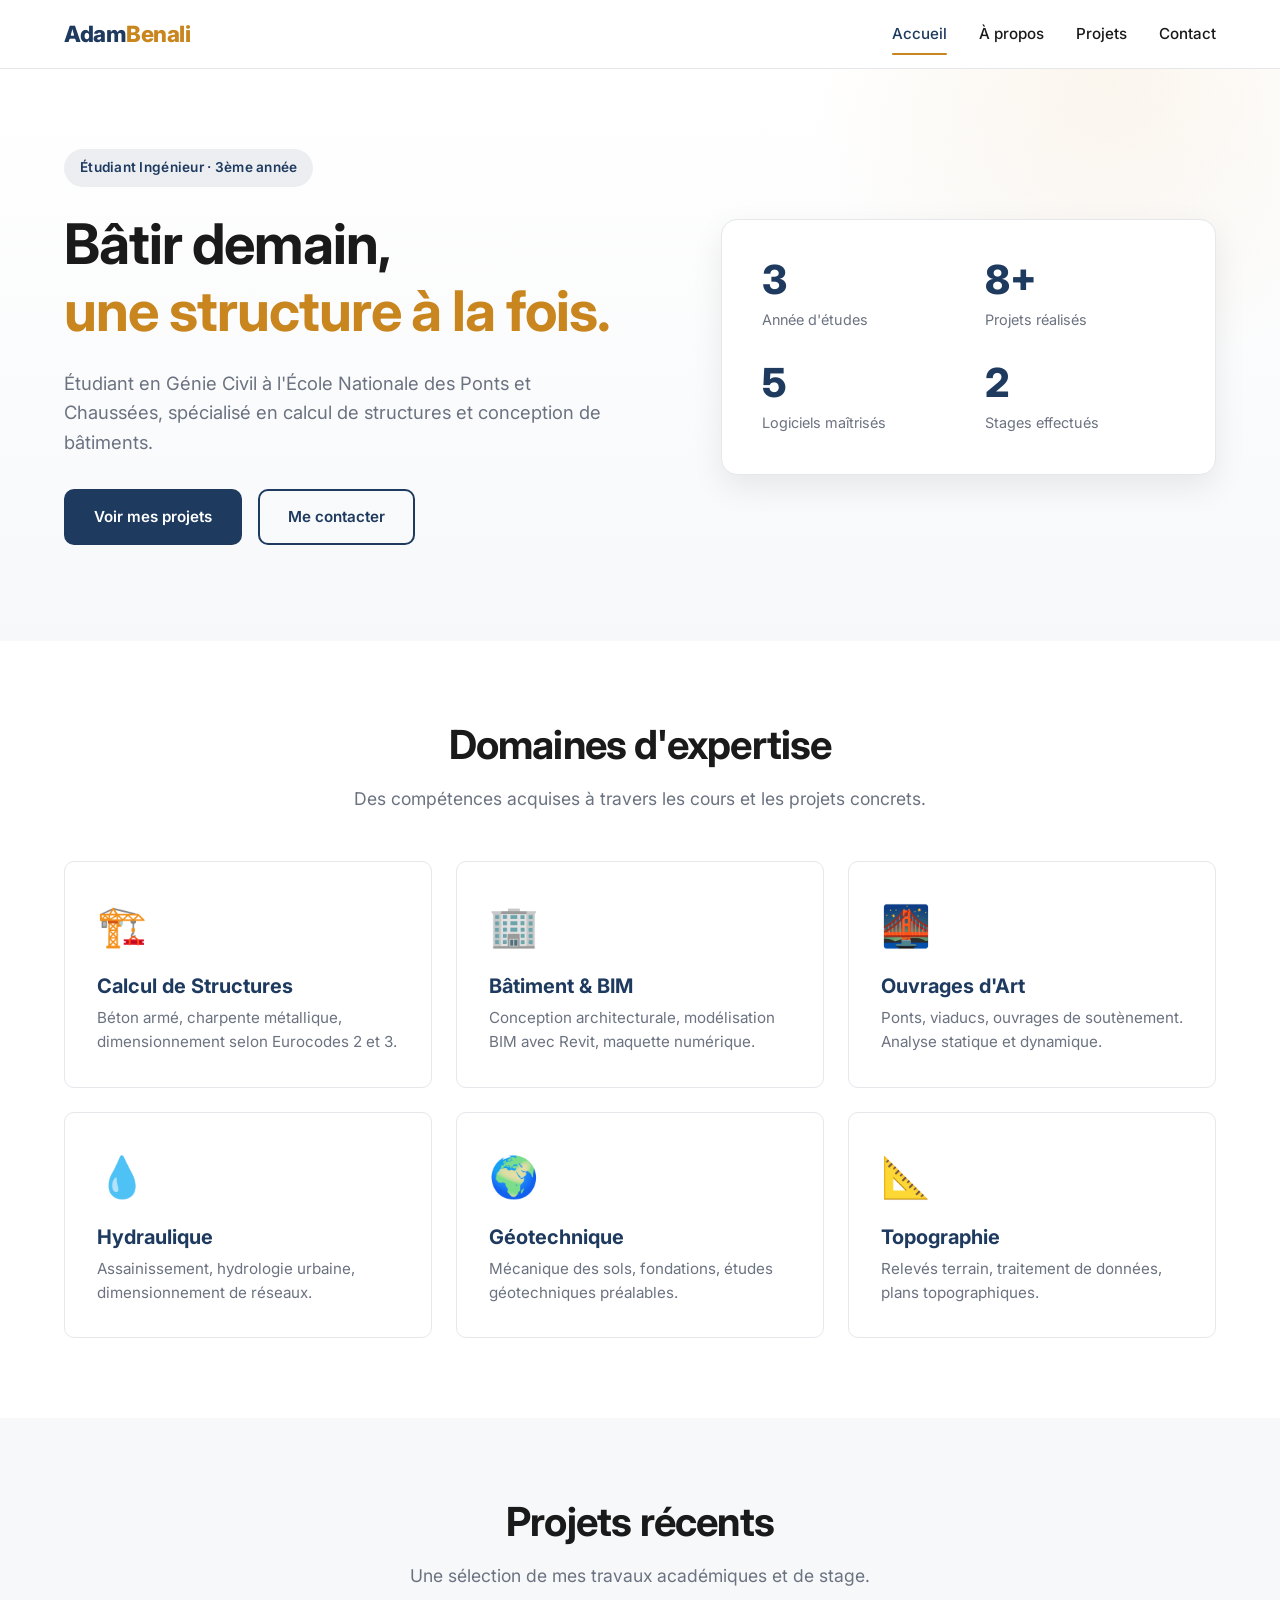
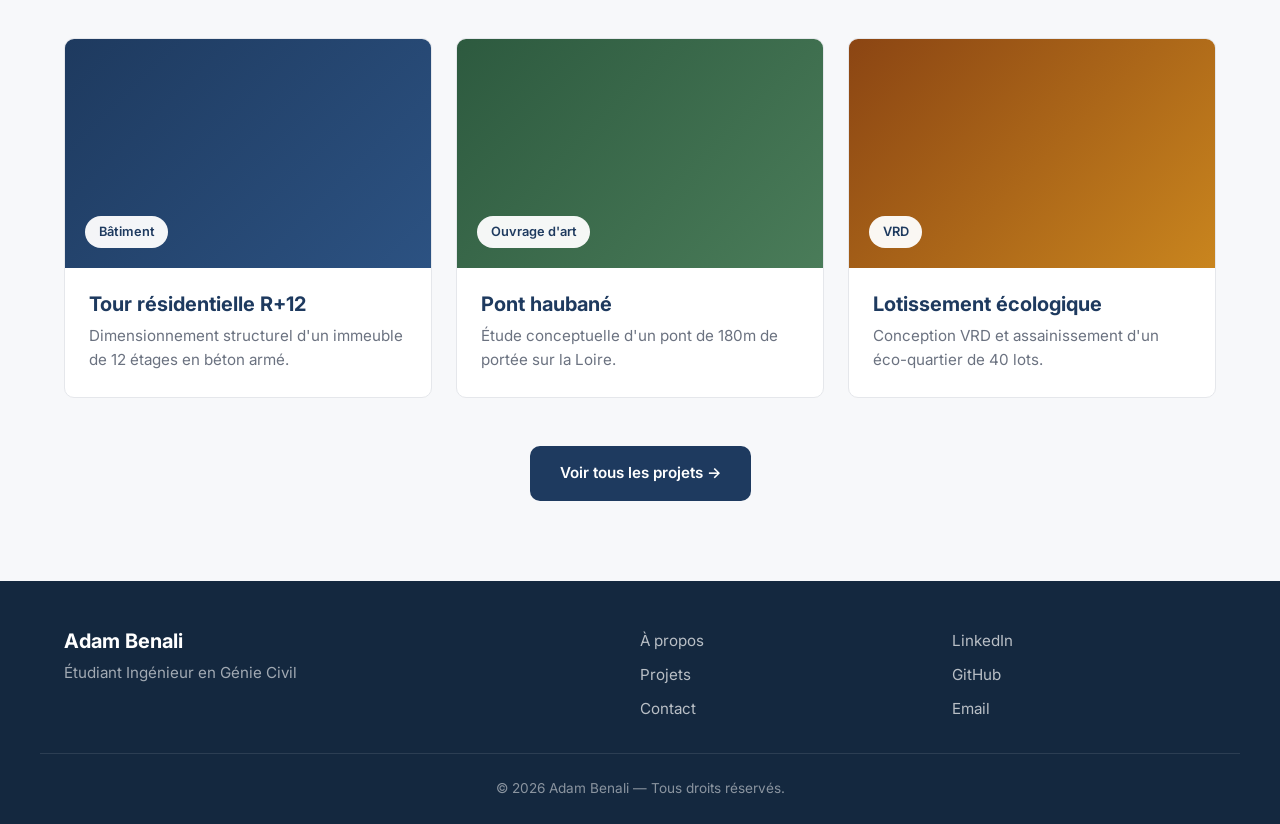
==== index.html @ 6bdb6b15 "Initial commit: portfolio Génie Civil (étudiant ingénieur 3e année) - 4 pages : Accueil, À propos, P" ====
<!DOCTYPE html>
<html lang="fr">
<head>
    <meta charset="UTF-8">
    <meta name="viewport" content="width=device-width, initial-scale=1.0">
    <meta name="description" content="Adam Benali - Étudiant ingénieur en Génie Civil, 3ème année. Portfolio de projets en structures, bâtiment et ouvrages d'art.">
    <title>Adam Benali — Étudiant Ingénieur Génie Civil</title>
    <link rel="stylesheet" href="css/style.css">
    <link rel="preconnect" href="https://fonts.googleapis.com">
    <link rel="preconnect" href="https://fonts.gstatic.com" crossorigin>
    <link href="https://fonts.googleapis.com/css2?family=Inter:wght@300;400;500;600;700;800&display=swap" rel="stylesheet">
</head>
<body>
    <nav class="navbar">
        <div class="container nav-container">
            <a href="index.html" class="logo">Adam<span>Benali</span></a>
            <button class="nav-toggle" aria-label="Menu">
                <span></span><span></span><span></span>
            </button>
            <ul class="nav-links">
                <li><a href="index.html" class="active">Accueil</a></li>
                <li><a href="about.html">À propos</a></li>
                <li><a href="projects.html">Projets</a></li>
                <li><a href="contact.html">Contact</a></li>
            </ul>
        </div>
    </nav>

    <section class="hero">
        <div class="container hero-container">
            <div class="hero-text">
                <span class="hero-tag">Étudiant Ingénieur · 3ème année</span>
                <h1>Bâtir demain,<br><span class="accent">une structure à la fois.</span></h1>
                <p class="hero-subtitle">
                    Étudiant en Génie Civil à l'École Nationale des Ponts et Chaussées,
                    spécialisé en calcul de structures et conception de bâtiments.
                </p>
                <div class="hero-cta">
                    <a href="projects.html" class="btn btn-primary">Voir mes projets</a>
                    <a href="contact.html" class="btn btn-outline">Me contacter</a>
                </div>
            </div>
            <div class="hero-visual">
                <div class="hero-card">
                    <div class="hero-card-grid">
                        <div class="stat">
                            <span class="stat-num">3</span>
                            <span class="stat-label">Année d'études</span>
                        </div>
                        <div class="stat">
                            <span class="stat-num">8+</span>
                            <span class="stat-label">Projets réalisés</span>
                        </div>
                        <div class="stat">
                            <span class="stat-num">5</span>
                            <span class="stat-label">Logiciels maîtrisés</span>
                        </div>
                        <div class="stat">
                            <span class="stat-num">2</span>
                            <span class="stat-label">Stages effectués</span>
                        </div>
                    </div>
                </div>
            </div>
        </div>
    </section>

    <section class="section">
        <div class="container">
            <div class="section-header">
                <h2>Domaines d'expertise</h2>
                <p>Des compétences acquises à travers les cours et les projets concrets.</p>
            </div>
            <div class="grid-3">
                <div class="card">
                    <div class="card-icon">🏗️</div>
                    <h3>Calcul de Structures</h3>
                    <p>Béton armé, charpente métallique, dimensionnement selon Eurocodes 2 et 3.</p>
                </div>
                <div class="card">
                    <div class="card-icon">🏢</div>
                    <h3>Bâtiment & BIM</h3>
                    <p>Conception architecturale, modélisation BIM avec Revit, maquette numérique.</p>
                </div>
                <div class="card">
                    <div class="card-icon">🌉</div>
                    <h3>Ouvrages d'Art</h3>
                    <p>Ponts, viaducs, ouvrages de soutènement. Analyse statique et dynamique.</p>
                </div>
                <div class="card">
                    <div class="card-icon">💧</div>
                    <h3>Hydraulique</h3>
                    <p>Assainissement, hydrologie urbaine, dimensionnement de réseaux.</p>
                </div>
                <div class="card">
                    <div class="card-icon">🌍</div>
                    <h3>Géotechnique</h3>
                    <p>Mécanique des sols, fondations, études géotechniques préalables.</p>
                </div>
                <div class="card">
                    <div class="card-icon">📐</div>
                    <h3>Topographie</h3>
                    <p>Relevés terrain, traitement de données, plans topographiques.</p>
                </div>
            </div>
        </div>
    </section>

    <section class="section section-alt">
        <div class="container">
            <div class="section-header">
                <h2>Projets récents</h2>
                <p>Une sélection de mes travaux académiques et de stage.</p>
            </div>
            <div class="grid-3">
                <a href="projects.html" class="project-preview">
                    <div class="project-image" style="background: linear-gradient(135deg, #1e3a5f, #2c5282);">
                        <span class="project-tag">Bâtiment</span>
                    </div>
                    <div class="project-info">
                        <h3>Tour résidentielle R+12</h3>
                        <p>Dimensionnement structurel d'un immeuble de 12 étages en béton armé.</p>
                    </div>
                </a>
                <a href="projects.html" class="project-preview">
                    <div class="project-image" style="background: linear-gradient(135deg, #2d5a3f, #4a7c59);">
                        <span class="project-tag">Ouvrage d'art</span>
                    </div>
                    <div class="project-info">
                        <h3>Pont haubané</h3>
                        <p>Étude conceptuelle d'un pont de 180m de portée sur la Loire.</p>
                    </div>
                </a>
                <a href="projects.html" class="project-preview">
                    <div class="project-image" style="background: linear-gradient(135deg, #8b4513, #c9851e);">
                        <span class="project-tag">VRD</span>
                    </div>
                    <div class="project-info">
                        <h3>Lotissement écologique</h3>
                        <p>Conception VRD et assainissement d'un éco-quartier de 40 lots.</p>
                    </div>
                </a>
            </div>
            <div class="section-cta">
                <a href="projects.html" class="btn btn-primary">Voir tous les projets →</a>
            </div>
        </div>
    </section>

    <footer class="footer">
        <div class="container footer-container">
            <div class="footer-brand">
                <h3>Adam Benali</h3>
                <p>Étudiant Ingénieur en Génie Civil</p>
            </div>
            <div class="footer-links">
                <a href="about.html">À propos</a>
                <a href="projects.html">Projets</a>
                <a href="contact.html">Contact</a>
            </div>
            <div class="footer-social">
                <a href="#" aria-label="LinkedIn">LinkedIn</a>
                <a href="#" aria-label="GitHub">GitHub</a>
                <a href="mailto:adam.benali@example.com" aria-label="Email">Email</a>
            </div>
        </div>
        <div class="footer-bottom">
            <p>© 2026 Adam Benali — Tous droits réservés.</p>
        </div>
    </footer>

    <script src="js/main.js"></script>
</body>
</html>
---- css/style.css ----
/* ============================================
   Adam Benali — Portfolio Génie Civil
   Reset + Base
   ============================================ */
*, *::before, *::after {
    box-sizing: border-box;
    margin: 0;
    padding: 0;
}

:root {
    --color-primary: #1e3a5f;
    --color-primary-dark: #14283f;
    --color-accent: #c9851e;
    --color-accent-light: #e8a647;
    --color-text: #1a1a1a;
    --color-text-muted: #6b7280;
    --color-bg: #ffffff;
    --color-bg-alt: #f7f8fa;
    --color-border: #e5e7eb;
    --color-card: #ffffff;

    --shadow-sm: 0 1px 2px rgba(0,0,0,0.04);
    --shadow-md: 0 4px 12px rgba(0,0,0,0.06);
    --shadow-lg: 0 12px 32px rgba(0,0,0,0.08);

    --radius-sm: 6px;
    --radius-md: 10px;
    --radius-lg: 16px;

    --transition: 0.3s cubic-bezier(0.4, 0, 0.2, 1);

    --container-max: 1200px;
}

html {
    scroll-behavior: smooth;
}

body {
    font-family: 'Inter', -apple-system, BlinkMacSystemFont, sans-serif;
    font-size: 16px;
    line-height: 1.6;
    color: var(--color-text);
    background: var(--color-bg);
    -webkit-font-smoothing: antialiased;
}

img {
    max-width: 100%;
    display: block;
}

a {
    color: var(--color-primary);
    text-decoration: none;
    transition: color var(--transition);
}

a:hover {
    color: var(--color-accent);
}

h1, h2, h3, h4 {
    font-weight: 700;
    line-height: 1.2;
    color: var(--color-text);
}

h1 { font-size: clamp(2rem, 5vw, 3.5rem); }
h2 { font-size: clamp(1.75rem, 3.5vw, 2.5rem); }
h3 { font-size: 1.25rem; }

.container {
    max-width: var(--container-max);
    margin: 0 auto;
    padding: 0 1.5rem;
}

/* ============================================
   Navbar
   ============================================ */
.navbar {
    position: sticky;
    top: 0;
    z-index: 100;
    background: rgba(255, 255, 255, 0.95);
    backdrop-filter: blur(10px);
    -webkit-backdrop-filter: blur(10px);
    border-bottom: 1px solid var(--color-border);
}

.nav-container {
    display: flex;
    align-items: center;
    justify-content: space-between;
    padding-top: 1rem;
    padding-bottom: 1rem;
}

.logo {
    font-weight: 800;
    font-size: 1.4rem;
    color: var(--color-primary);
    letter-spacing: -0.02em;
}

.logo span {
    color: var(--color-accent);
}

.nav-links {
    display: flex;
    gap: 2rem;
    list-style: none;
}

.nav-links a {
    color: var(--color-text);
    font-weight: 500;
    font-size: 0.95rem;
    position: relative;
    padding: 0.5rem 0;
}

.nav-links a.active,
.nav-links a:hover {
    color: var(--color-primary);
}

.nav-links a.active::after {
    content: '';
    position: absolute;
    bottom: -4px;
    left: 0;
    right: 0;
    height: 2px;
    background: var(--color-accent);
    border-radius: 2px;
}

.nav-toggle {
    display: none;
    background: none;
    border: none;
    cursor: pointer;
    flex-direction: column;
    gap: 5px;
    padding: 8px;
}

.nav-toggle span {
    width: 24px;
    height: 2px;
    background: var(--color-text);
    transition: all var(--transition);
}

/* ============================================
   Hero
   ============================================ */
.hero {
    padding: 5rem 0 6rem;
    background: linear-gradient(180deg, #ffffff 0%, var(--color-bg-alt) 100%);
    position: relative;
    overflow: hidden;
}

.hero::before {
    content: '';
    position: absolute;
    top: -50%;
    right: -10%;
    width: 600px;
    height: 600px;
    background: radial-gradient(circle, rgba(201, 133, 30, 0.08), transparent 70%);
    border-radius: 50%;
}

.hero-container {
    display: grid;
    grid-template-columns: 1.2fr 1fr;
    gap: 4rem;
    align-items: center;
    position: relative;
}

.hero-tag {
    display: inline-block;
    padding: 0.5rem 1rem;
    background: rgba(30, 58, 95, 0.08);
    color: var(--color-primary);
    border-radius: 100px;
    font-size: 0.85rem;
    font-weight: 600;
    margin-bottom: 1.5rem;
    letter-spacing: 0.02em;
}

.hero h1 {
    margin-bottom: 1.5rem;
    letter-spacing: -0.02em;
}

.hero .accent {
    color: var(--color-accent);
}

.hero-subtitle {
    font-size: 1.15rem;
    color: var(--color-text-muted);
    margin-bottom: 2rem;
    max-width: 540px;
}

.hero-cta {
    display: flex;
    gap: 1rem;
    flex-wrap: wrap;
}

.hero-card {
    background: var(--color-card);
    border-radius: var(--radius-lg);
    padding: 2.5rem;
    box-shadow: var(--shadow-lg);
    border: 1px solid var(--color-border);
}

.hero-card-grid {
    display: grid;
    grid-template-columns: 1fr 1fr;
    gap: 2rem;
}

.stat {
    display: flex;
    flex-direction: column;
}

.stat-num {
    font-size: 2.5rem;
    font-weight: 800;
    color: var(--color-primary);
    line-height: 1;
}

.stat-label {
    margin-top: 0.5rem;
    color: var(--color-text-muted);
    font-size: 0.9rem;
}

/* ============================================
   Buttons
   ============================================ */
.btn {
    display: inline-flex;
    align-items: center;
    justify-content: center;
    padding: 0.85rem 1.75rem;
    border-radius: var(--radius-md);
    font-weight: 600;
    font-size: 0.95rem;
    cursor: pointer;
    border: 2px solid transparent;
    transition: all var(--transition);
    text-decoration: none;
}

.btn-primary {
    background: var(--color-primary);
    color: white;
}

.btn-primary:hover {
    background: var(--color-primary-dark);
    color: white;
    transform: translateY(-2px);
    box-shadow: var(--shadow-md);
}

.btn-outline {
    background: transparent;
    color: var(--color-primary);
    border-color: var(--color-primary);
}

.btn-outline:hover {
    background: var(--color-primary);
    color: white;
}

/* ============================================
   Sections
   ============================================ */
.section {
    padding: 5rem 0;
}

.section-alt {
    background: var(--color-bg-alt);
}

.section-header {
    text-align: center;
    max-width: 700px;
    margin: 0 auto 3rem;
}

.section-header h2 {
    margin-bottom: 1rem;
    letter-spacing: -0.02em;
}

.section-header p {
    color: var(--color-text-muted);
    font-size: 1.1rem;
}

.section-cta {
    text-align: center;
    margin-top: 3rem;
}

/* ============================================
   Cards (expertise)
   ============================================ */
.grid-3 {
    display: grid;
    grid-template-columns: repeat(auto-fit, minmax(280px, 1fr));
    gap: 1.5rem;
}

.card {
    background: var(--color-card);
    padding: 2rem;
    border-radius: var(--radius-md);
    border: 1px solid var(--color-border);
    transition: all var(--transition);
}

.card:hover {
    transform: translateY(-4px);
    box-shadow: var(--shadow-lg);
    border-color: var(--color-accent);
}

.card-icon {
    font-size: 2.5rem;
    margin-bottom: 1rem;
}

.card h3 {
    margin-bottom: 0.5rem;
    color: var(--color-primary);
}

.card p {
    color: var(--color-text-muted);
    font-size: 0.95rem;
}

/* ============================================
   Project Previews (home)
   ============================================ */
.project-preview {
    display: block;
    background: var(--color-card);
    border-radius: var(--radius-md);
    overflow: hidden;
    border: 1px solid var(--color-border);
    transition: all var(--transition);
    color: var(--color-text);
}

.project-preview:hover {
    transform: translateY(-6px);
    box-shadow: var(--shadow-lg);
    color: var(--color-text);
}

.project-image {
    aspect-ratio: 16 / 10;
    position: relative;
    display: flex;
    align-items: flex-end;
    padding: 1.25rem;
}

.project-tag {
    background: rgba(255, 255, 255, 0.95);
    color: var(--color-primary);
    padding: 0.35rem 0.85rem;
    border-radius: 100px;
    font-size: 0.8rem;
    font-weight: 600;
}

.project-info {
    padding: 1.5rem;
}

.project-info h3 {
    margin-bottom: 0.5rem;
    color: var(--color-primary);
}

.project-info p {
    color: var(--color-text-muted);
    font-size: 0.95rem;
}

/* ============================================
   Page Header
   ============================================ */
.page-header {
    padding: 4rem 0 3rem;
    background: linear-gradient(180deg, var(--color-bg-alt) 0%, #ffffff 100%);
    text-align: center;
}

.page-header h1 {
    margin-bottom: 1rem;
    letter-spacing: -0.02em;
}

.page-header p {
    color: var(--color-text-muted);
    font-size: 1.15rem;
    max-width: 600px;
    margin: 0 auto;
}

/* ============================================
   About Page
   ============================================ */
.about-grid {
    display: grid;
    grid-template-columns: 320px 1fr;
    gap: 4rem;
    align-items: start;
}

.about-photo {
    position: sticky;
    top: 100px;
}

.photo-placeholder {
    aspect-ratio: 1;
    background: linear-gradient(135deg, var(--color-primary), var(--color-primary-dark));
    border-radius: var(--radius-lg);
    display: flex;
    align-items: center;
    justify-content: center;
    color: white;
    font-size: 5rem;
    font-weight: 800;
    box-shadow: var(--shadow-lg);
}

.about-text .lead {
    font-size: 1.2rem;
    color: var(--color-primary);
    font-weight: 500;
    margin-bottom: 1.5rem;
}

.about-text h2 {
    margin-bottom: 1rem;
}

.about-text p {
    margin-bottom: 1rem;
    color: var(--color-text-muted);
}

.about-text .btn {
    margin-top: 1rem;
}

/* ============================================
   Timeline
   ============================================ */
.timeline {
    max-width: 800px;
    margin: 0 auto;
    position: relative;
    padding-left: 2rem;
}

.timeline::before {
    content: '';
    position: absolute;
    left: 0;
    top: 8px;
    bottom: 8px;
    width: 2px;
    background: var(--color-border);
}

.timeline-item {
    position: relative;
    padding-bottom: 2.5rem;
}

.timeline-item::before {
    content: '';
    position: absolute;
    left: -2.4rem;
    top: 8px;
    width: 14px;
    height: 14px;
    background: var(--color-accent);
    border-radius: 50%;
    border: 3px solid var(--color-bg-alt);
    z-index: 1;
}

.timeline-date {
    font-size: 0.85rem;
    color: var(--color-accent);
    font-weight: 600;
    margin-bottom: 0.5rem;
    text-transform: uppercase;
    letter-spacing: 0.05em;
}

.timeline-content h3 {
    color: var(--color-primary);
    margin-bottom: 0.25rem;
}

.timeline-sub {
    color: var(--color-text-muted);
    font-size: 0.95rem;
    margin-bottom: 0.75rem;
    font-style: italic;
}

.timeline-content ul {
    margin-left: 1.25rem;
    color: var(--color-text-muted);
}

.timeline-content li {
    margin-bottom: 0.25rem;
}

/* ============================================
   Skills
   ============================================ */
.skills-grid {
    display: grid;
    grid-template-columns: 1fr 1fr;
    gap: 3rem;
}

.skill-block h3 {
    color: var(--color-primary);
    margin-bottom: 1.5rem;
    font-size: 1.15rem;
}

.skill-list {
    display: flex;
    flex-direction: column;
    gap: 1rem;
}

.skill span {
    display: block;
    font-size: 0.9rem;
    margin-bottom: 0.4rem;
    color: var(--color-text);
    font-weight: 500;
}

.skill .bar {
    height: 6px;
    background: var(--color-border);
    border-radius: 3px;
    overflow: hidden;
}

.skill .bar > div {
    height: 100%;
    background: linear-gradient(90deg, var(--color-primary), var(--color-accent));
    border-radius: 3px;
    transition: width 1s ease;
}

.tags {
    display: flex;
    flex-wrap: wrap;
    gap: 0.5rem;
}

.tag {
    background: rgba(30, 58, 95, 0.08);
    color: var(--color-primary);
    padding: 0.5rem 1rem;
    border-radius: 100px;
    font-size: 0.85rem;
    font-weight: 500;
}

/* ============================================
   Projects Page
   ============================================ */
.filters {
    display: flex;
    flex-wrap: wrap;
    gap: 0.75rem;
    justify-content: center;
    margin-bottom: 3rem;
}

.filter-btn {
    padding: 0.6rem 1.25rem;
    border-radius: 100px;
    border: 1px solid var(--color-border);
    background: white;
    color: var(--color-text);
    cursor: pointer;
    font-weight: 500;
    font-size: 0.9rem;
    transition: all var(--transition);
}

.filter-btn:hover {
    border-color: var(--color-primary);
    color: var(--color-primary);
}

.filter-btn.active {
    background: var(--color-primary);
    color: white;
    border-color: var(--color-primary);
}

.projects-grid {
    display: grid;
    grid-template-columns: repeat(auto-fill, minmax(320px, 1fr));
    gap: 2rem;
}

.project-card {
    background: var(--color-card);
    border-radius: var(--radius-md);
    overflow: hidden;
    border: 1px solid var(--color-border);
    transition: all var(--transition);
}

.project-card.hidden {
    display: none;
}

.project-card:hover {
    transform: translateY(-4px);
    box-shadow: var(--shadow-lg);
}

.project-body {
    padding: 1.5rem;
}

.project-body h3 {
    color: var(--color-primary);
    margin-bottom: 0.4rem;
}

.project-meta {
    color: var(--color-accent);
    font-size: 0.85rem;
    font-weight: 600;
    text-transform: uppercase;
    letter-spacing: 0.03em;
    margin-bottom: 0.75rem;
}

.project-body p {
    color: var(--color-text-muted);
    font-size: 0.95rem;
    margin-bottom: 1rem;
}

.project-tags {
    display: flex;
    flex-wrap: wrap;
    gap: 0.5rem;
}

.tag-sm {
    background: var(--color-bg-alt);
    color: var(--color-text-muted);
    padding: 0.3rem 0.7rem;
    border-radius: 6px;
    font-size: 0.78rem;
    font-weight: 500;
}

/* ============================================
   Contact Page
   ============================================ */
.contact-grid {
    display: grid;
    grid-template-columns: 1fr 1.2fr;
    gap: 4rem;
    align-items: start;
}

.contact-info h2 {
    margin-bottom: 1rem;
    color: var(--color-primary);
}

.contact-info > p {
    color: var(--color-text-muted);
    margin-bottom: 2rem;
}

.contact-item {
    padding: 1.25rem 0;
    border-bottom: 1px solid var(--color-border);
}

.contact-item:last-child {
    border-bottom: none;
}

.contact-label {
    display: block;
    font-size: 0.8rem;
    color: var(--color-accent);
    font-weight: 600;
    text-transform: uppercase;
    letter-spacing: 0.05em;
    margin-bottom: 0.35rem;
}

.contact-item a, .contact-item span {
    color: var(--color-text);
    font-size: 1.05rem;
    font-weight: 500;
}

.contact-form-wrapper {
    background: var(--color-card);
    padding: 2.5rem;
    border-radius: var(--radius-lg);
    box-shadow: var(--shadow-md);
    border: 1px solid var(--color-border);
}

.contact-form h3 {
    color: var(--color-primary);
    margin-bottom: 1.5rem;
}

.form-group {
    margin-bottom: 1.25rem;
}

.form-group label {
    display: block;
    font-size: 0.9rem;
    font-weight: 500;
    margin-bottom: 0.5rem;
    color: var(--color-text);
}

.form-group input,
.form-group textarea,
.form-group select {
    width: 100%;
    padding: 0.75rem 1rem;
    border: 1px solid var(--color-border);
    border-radius: var(--radius-sm);
    font-family: inherit;
    font-size: 0.95rem;
    background: white;
    transition: all var(--transition);
}

.form-group input:focus,
.form-group textarea:focus,
.form-group select:focus {
    outline: none;
    border-color: var(--color-primary);
    box-shadow: 0 0 0 3px rgba(30, 58, 95, 0.1);
}

.form-group textarea {
    resize: vertical;
    min-height: 120px;
}

.contact-form .btn {
    width: 100%;
    margin-top: 0.5rem;
}

.form-note {
    font-size: 0.85rem;
    color: var(--color-text-muted);
    margin-top: 1rem;
    text-align: center;
}

/* ============================================
   Footer
   ============================================ */
.footer {
    background: var(--color-primary-dark);
    color: rgba(255, 255, 255, 0.85);
    padding: 3rem 0 1.5rem;
    margin-top: 0;
}

.footer-container {
    display: grid;
    grid-template-columns: 2fr 1fr 1fr;
    gap: 3rem;
    padding-bottom: 2rem;
    border-bottom: 1px solid rgba(255, 255, 255, 0.1);
}

.footer h3 {
    color: white;
    margin-bottom: 0.5rem;
}

.footer-brand p {
    color: rgba(255, 255, 255, 0.6);
    font-size: 0.95rem;
}

.footer-links,
.footer-social {
    display: flex;
    flex-direction: column;
    gap: 0.6rem;
}

.footer-links a,
.footer-social a {
    color: rgba(255, 255, 255, 0.7);
    font-size: 0.95rem;
}

.footer-links a:hover,
.footer-social a:hover {
    color: var(--color-accent-light);
}

.footer-bottom {
    padding-top: 1.5rem;
    text-align: center;
    color: rgba(255, 255, 255, 0.5);
    font-size: 0.85rem;
}

/* ============================================
   Responsive
   ============================================ */
@media (max-width: 900px) {
    .hero-container,
    .about-grid,
    .contact-grid {
        grid-template-columns: 1fr;
        gap: 2.5rem;
    }

    .about-photo {
        position: relative;
        top: 0;
        max-width: 280px;
        margin: 0 auto;
    }

    .skills-grid {
        grid-template-columns: 1fr;
        gap: 2rem;
    }

    .footer-container {
        grid-template-columns: 1fr;
        gap: 2rem;
        text-align: center;
    }

    .footer-links,
    .footer-social {
        align-items: center;
    }
}

@media (max-width: 720px) {
    .nav-toggle {
        display: flex;
    }

    .nav-links {
        position: absolute;
        top: 100%;
        left: 0;
        right: 0;
        background: white;
        flex-direction: column;
        padding: 1.5rem;
        gap: 1rem;
        border-bottom: 1px solid var(--color-border);
        box-shadow: var(--shadow-md);
        transform: translateY(-10px);
        opacity: 0;
        pointer-events: none;
        transition: all var(--transition);
    }

    .nav-links.open {
        transform: translateY(0);
        opacity: 1;
        pointer-events: all;
    }

    .hero {
        padding: 3rem 0 4rem;
    }

    .hero-card-grid {
        grid-template-columns: 1fr 1fr;
        gap: 1.5rem;
    }

    .section {
        padding: 3.5rem 0;
    }

    .hero-cta {
        flex-direction: column;
    }

    .hero-cta .btn {
        width: 100%;
    }

    .contact-form-wrapper {
        padding: 1.75rem;
    }
}
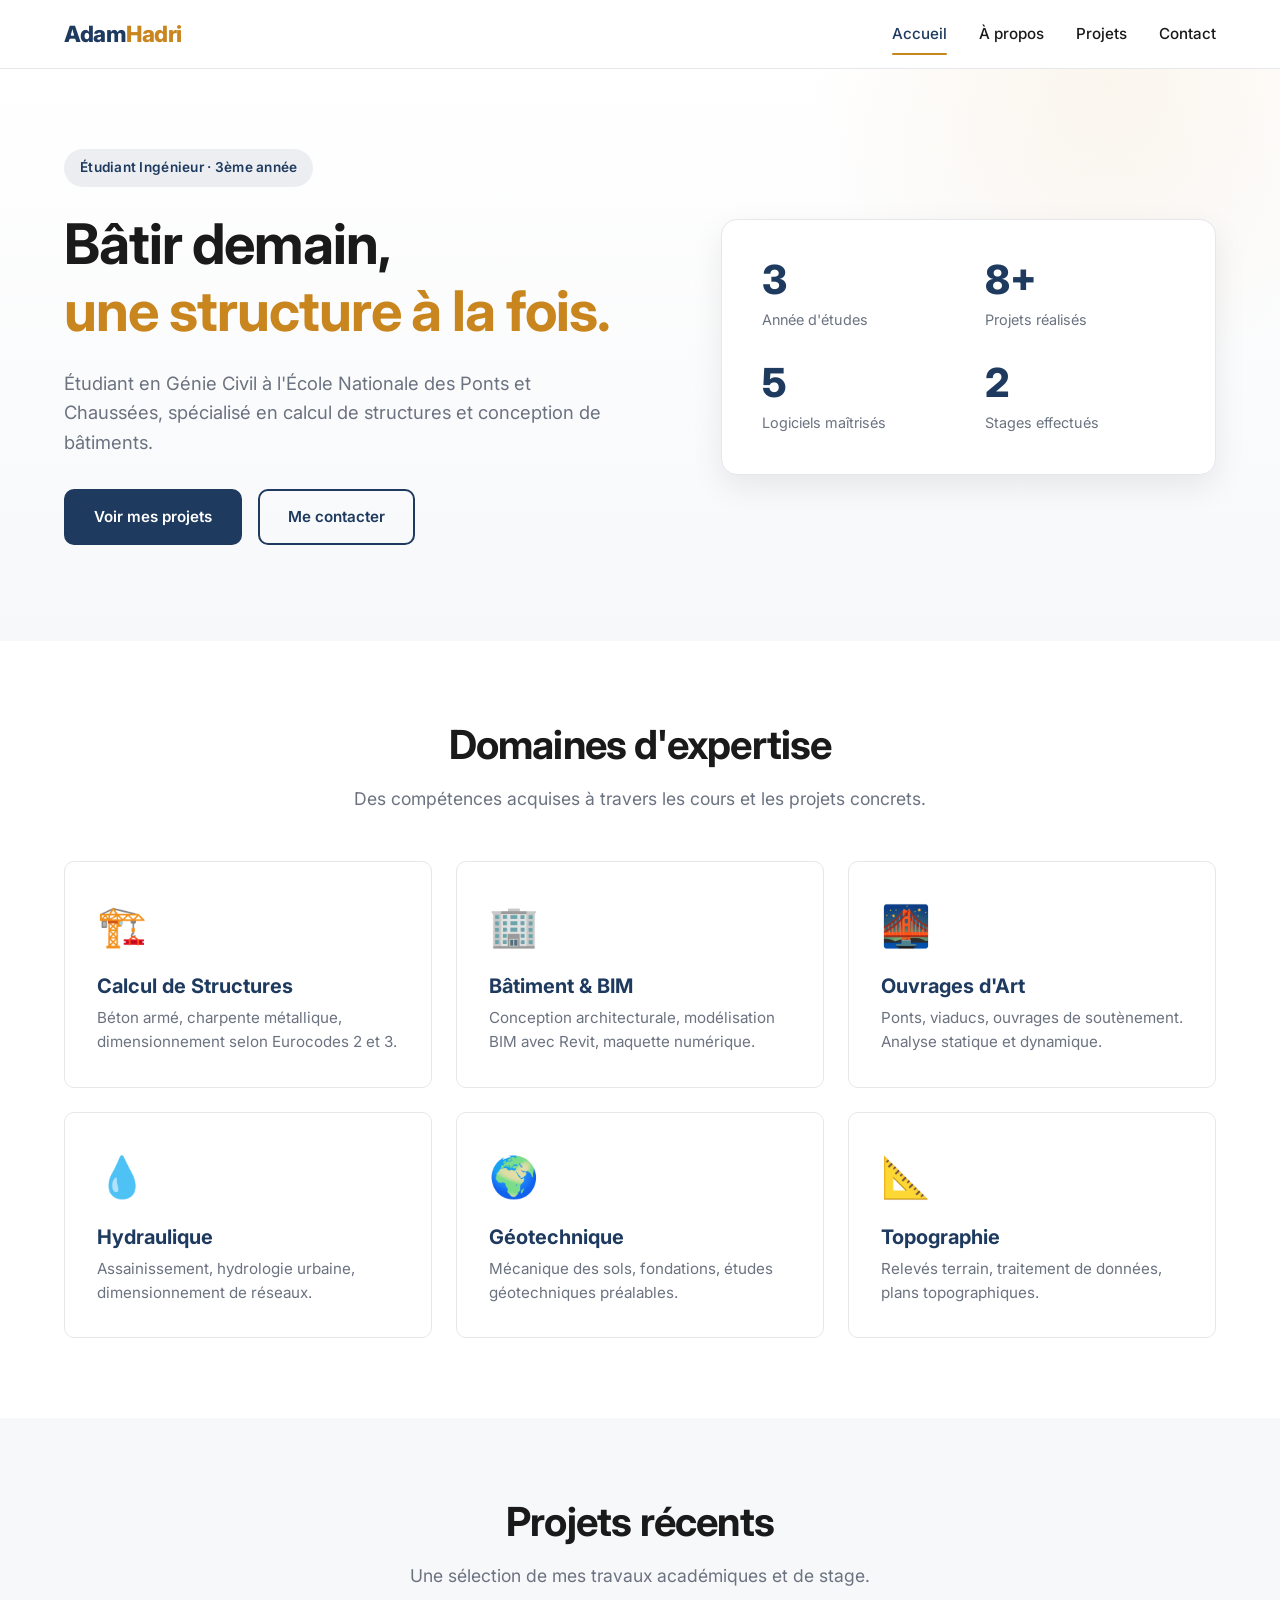
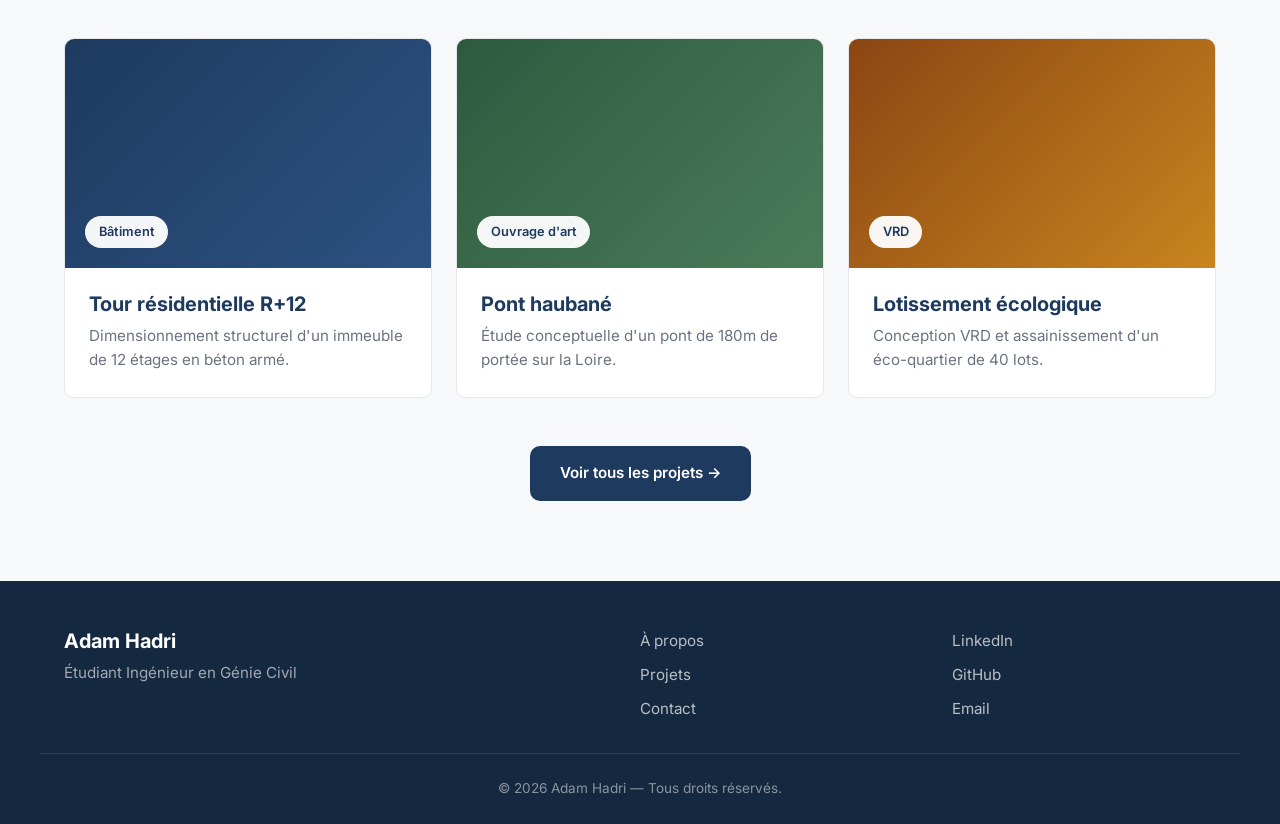
==== commit dab9e519: "Rename: Adam Benali → Adam Hadri" ====
--- a/index.html
+++ b/index.html
@@ -3,8 +3,8 @@
 <head>
     <meta charset="UTF-8">
     <meta name="viewport" content="width=device-width, initial-scale=1.0">
-    <meta name="description" content="Adam Benali - Étudiant ingénieur en Génie Civil, 3ème année. Portfolio de projets en structures, bâtiment et ouvrages d'art.">
-    <title>Adam Benali — Étudiant Ingénieur Génie Civil</title>
+    <meta name="description" content="Adam Hadri - Étudiant ingénieur en Génie Civil, 3ème année. Portfolio de projets en structures, bâtiment et ouvrages d'art.">
+    <title>Adam Hadri — Étudiant Ingénieur Génie Civil</title>
     <link rel="stylesheet" href="css/style.css">
     <link rel="preconnect" href="https://fonts.googleapis.com">
     <link rel="preconnect" href="https://fonts.gstatic.com" crossorigin>
@@ -13,7 +13,7 @@
 <body>
     <nav class="navbar">
         <div class="container nav-container">
-            <a href="index.html" class="logo">Adam<span>Benali</span></a>
+            <a href="index.html" class="logo">Adam<span>Hadri</span></a>
             <button class="nav-toggle" aria-label="Menu">
                 <span></span><span></span><span></span>
             </button>
@@ -150,7 +150,7 @@
     <footer class="footer">
         <div class="container footer-container">
             <div class="footer-brand">
-                <h3>Adam Benali</h3>
+                <h3>Adam Hadri</h3>
                 <p>Étudiant Ingénieur en Génie Civil</p>
             </div>
             <div class="footer-links">
@@ -161,11 +161,11 @@
             <div class="footer-social">
                 <a href="#" aria-label="LinkedIn">LinkedIn</a>
                 <a href="#" aria-label="GitHub">GitHub</a>
-                <a href="mailto:adam.benali@example.com" aria-label="Email">Email</a>
+                <a href="mailto:adam.hadri@example.com" aria-label="Email">Email</a>
             </div>
         </div>
         <div class="footer-bottom">
-            <p>© 2026 Adam Benali — Tous droits réservés.</p>
+            <p>© 2026 Adam Hadri — Tous droits réservés.</p>
         </div>
     </footer>
 
--- a/css/style.css
+++ b/css/style.css
@@ -1,5 +1,5 @@
 /* ============================================
-   Adam Benali — Portfolio Génie Civil
+   Adam Hadri — Portfolio Génie Civil
    Reset + Base
    ============================================ */
 *, *::before, *::after {
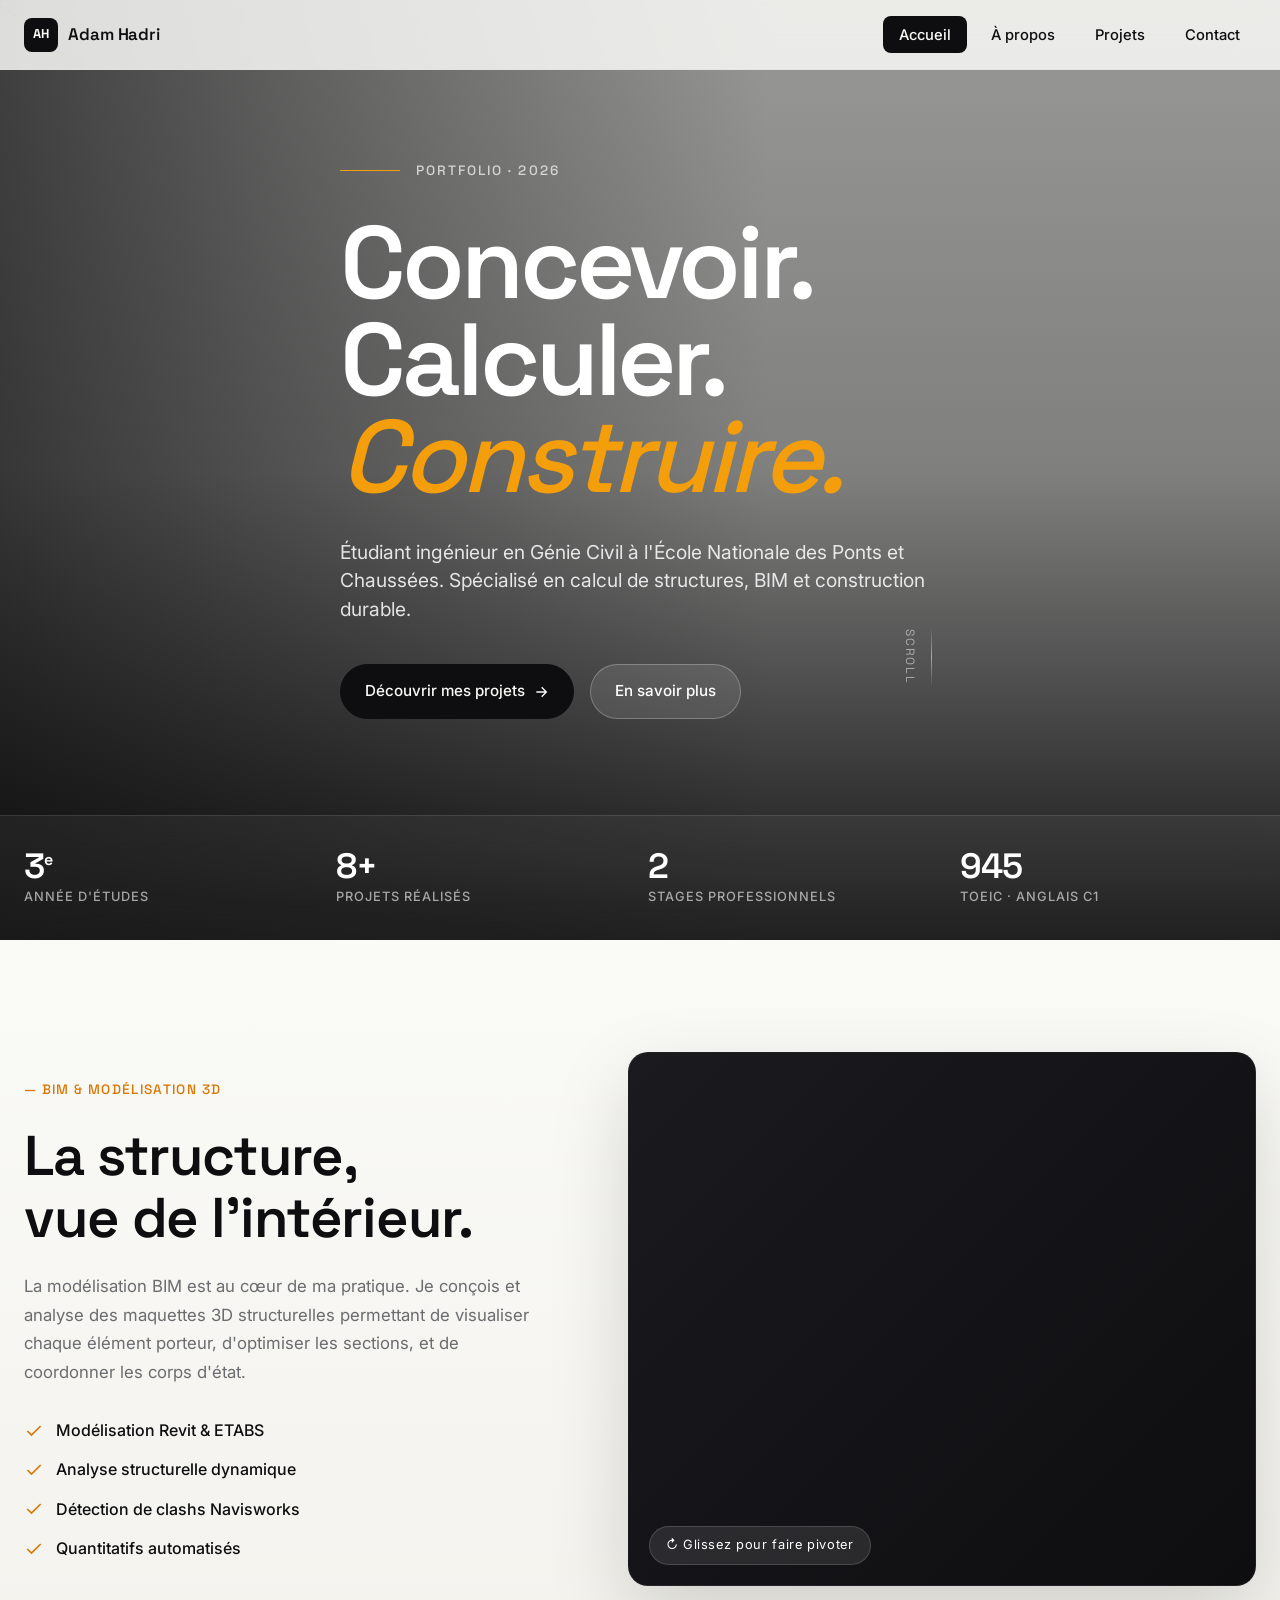
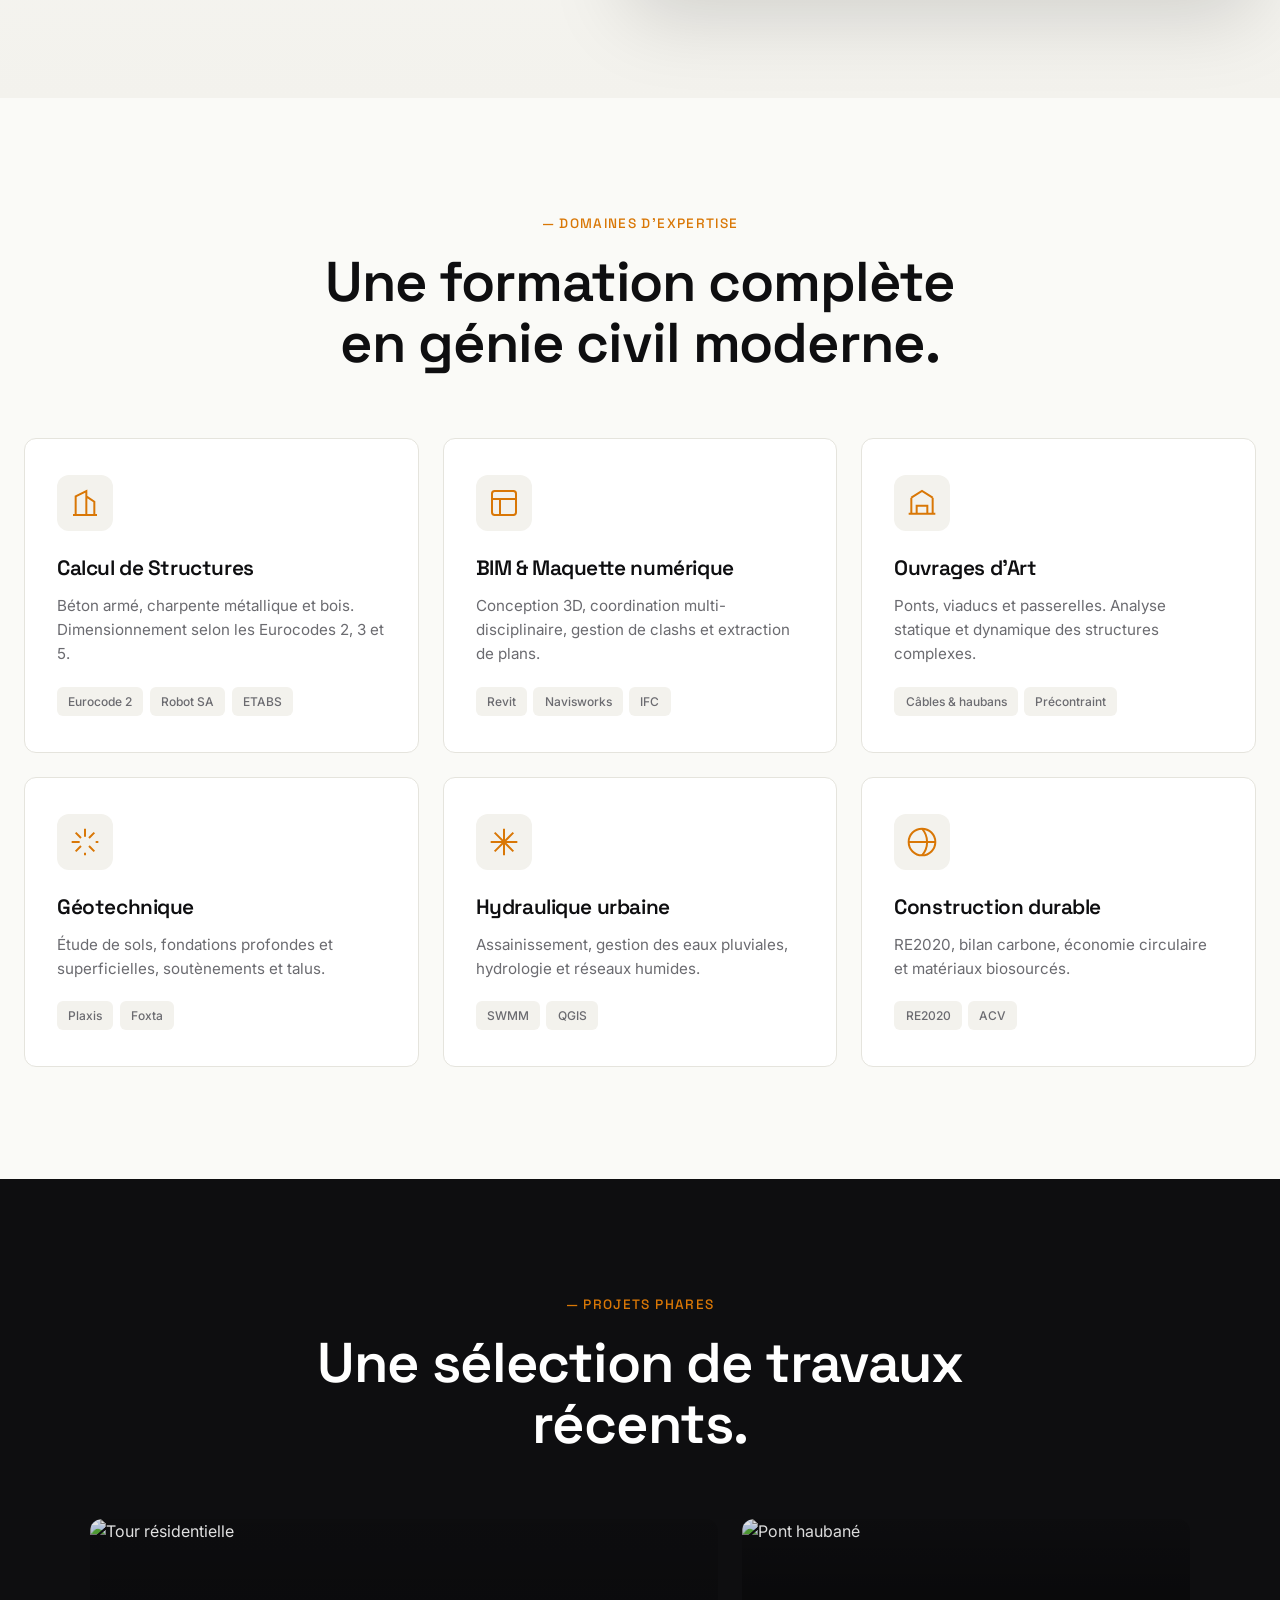
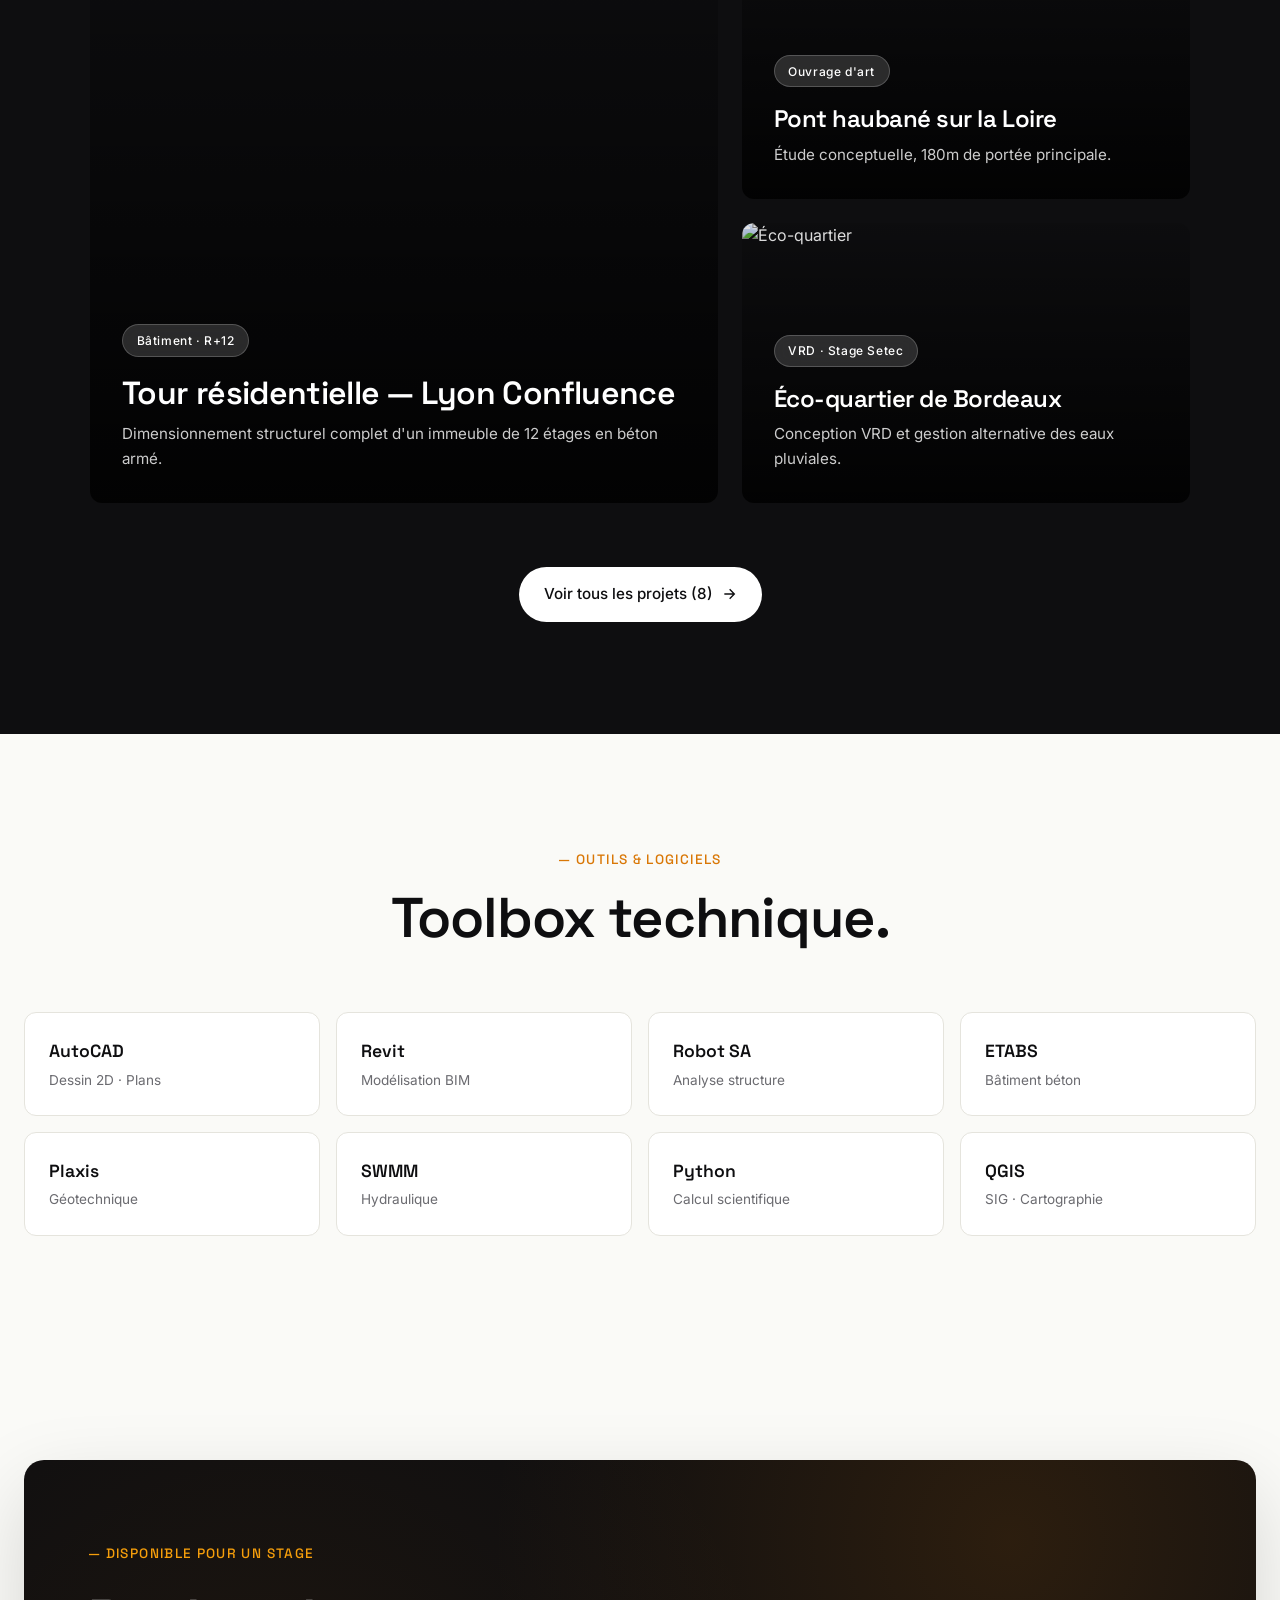
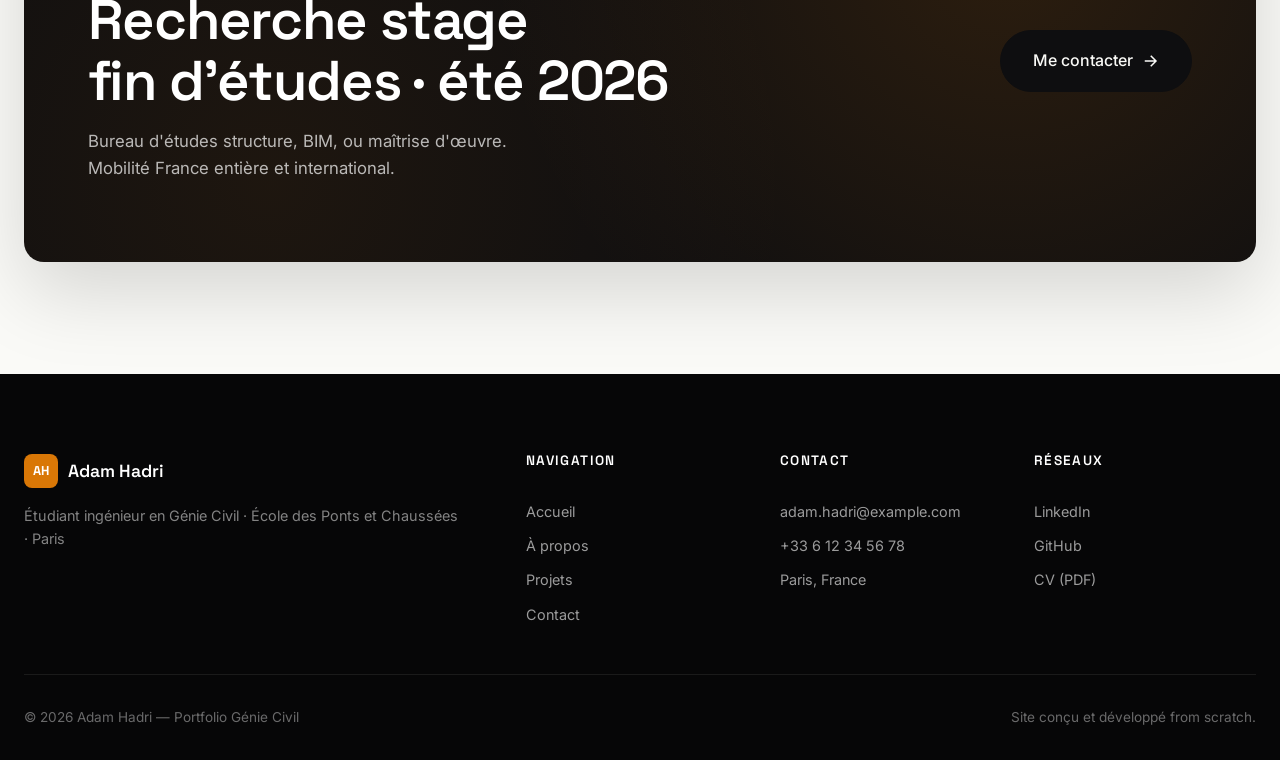
==== commit c01bf0d4: "Refonte design pro : images Unsplash + maquette 3D Three.js - Hero plein écran avec image architectu" ====
--- a/index.html
+++ b/index.html
@@ -3,17 +3,22 @@
 <head>
     <meta charset="UTF-8">
     <meta name="viewport" content="width=device-width, initial-scale=1.0">
-    <meta name="description" content="Adam Hadri - Étudiant ingénieur en Génie Civil, 3ème année. Portfolio de projets en structures, bâtiment et ouvrages d'art.">
-    <title>Adam Hadri — Étudiant Ingénieur Génie Civil</title>
+    <meta name="description" content="Adam Hadri — Étudiant ingénieur en Génie Civil, 3ème année. Portfolio de projets en structures, bâtiment et ouvrages d'art.">
+    <meta property="og:title" content="Adam Hadri — Portfolio Génie Civil">
+    <meta property="og:description" content="Étudiant ingénieur passionné par les structures et la construction durable.">
+    <title>Adam Hadri — Ingénieur Génie Civil</title>
     <link rel="stylesheet" href="css/style.css">
     <link rel="preconnect" href="https://fonts.googleapis.com">
     <link rel="preconnect" href="https://fonts.gstatic.com" crossorigin>
-    <link href="https://fonts.googleapis.com/css2?family=Inter:wght@300;400;500;600;700;800&display=swap" rel="stylesheet">
+    <link href="https://fonts.googleapis.com/css2?family=Space+Grotesk:wght@400;500;600;700&family=Inter:wght@300;400;500;600;700;800&display=swap" rel="stylesheet">
 </head>
 <body>
     <nav class="navbar">
         <div class="container nav-container">
-            <a href="index.html" class="logo">Adam<span>Hadri</span></a>
+            <a href="index.html" class="logo">
+                <span class="logo-mark">AH</span>
+                <span class="logo-text">Adam Hadri</span>
+            </a>
             <button class="nav-toggle" aria-label="Menu">
                 <span></span><span></span><span></span>
             </button>
@@ -26,149 +31,323 @@
         </div>
     </nav>
 
-    <section class="hero">
-        <div class="container hero-container">
-            <div class="hero-text">
-                <span class="hero-tag">Étudiant Ingénieur · 3ème année</span>
-                <h1>Bâtir demain,<br><span class="accent">une structure à la fois.</span></h1>
-                <p class="hero-subtitle">
-                    Étudiant en Génie Civil à l'École Nationale des Ponts et Chaussées,
-                    spécialisé en calcul de structures et conception de bâtiments.
-                </p>
-                <div class="hero-cta">
-                    <a href="projects.html" class="btn btn-primary">Voir mes projets</a>
-                    <a href="contact.html" class="btn btn-outline">Me contacter</a>
-                </div>
-            </div>
-            <div class="hero-visual">
-                <div class="hero-card">
-                    <div class="hero-card-grid">
-                        <div class="stat">
-                            <span class="stat-num">3</span>
-                            <span class="stat-label">Année d'études</span>
-                        </div>
-                        <div class="stat">
-                            <span class="stat-num">8+</span>
-                            <span class="stat-label">Projets réalisés</span>
-                        </div>
-                        <div class="stat">
-                            <span class="stat-num">5</span>
-                            <span class="stat-label">Logiciels maîtrisés</span>
-                        </div>
-                        <div class="stat">
-                            <span class="stat-num">2</span>
-                            <span class="stat-label">Stages effectués</span>
-                        </div>
-                    </div>
-                </div>
-            </div>
-        </div>
-    </section>
-
+    <!-- HERO PLEIN ÉCRAN -->
+    <section class="hero-full">
+        <div class="hero-bg">
+            <img src="https://images.unsplash.com/photo-1487958449943-2429e8be8625?auto=format&fit=crop&w=2000&q=80" alt="Architecture" loading="eager">
+            <div class="hero-overlay"></div>
+        </div>
+
+        <div class="container hero-content">
+            <div class="hero-meta">
+                <span class="hero-line"></span>
+                <span>PORTFOLIO · 2026</span>
+            </div>
+            <h1 class="hero-title">
+                <span class="reveal">Concevoir.</span>
+                <span class="reveal">Calculer.</span>
+                <span class="reveal accent">Construire.</span>
+            </h1>
+            <p class="hero-tagline reveal">
+                Étudiant ingénieur en Génie Civil à l'École Nationale des Ponts et Chaussées.
+                Spécialisé en calcul de structures, BIM et construction durable.
+            </p>
+            <div class="hero-actions reveal">
+                <a href="projects.html" class="btn btn-primary">
+                    Découvrir mes projets
+                    <svg width="16" height="16" viewBox="0 0 24 24" fill="none" stroke="currentColor" stroke-width="2"><path d="M5 12h14M13 5l7 7-7 7"/></svg>
+                </a>
+                <a href="#expertise" class="btn btn-ghost">En savoir plus</a>
+            </div>
+
+            <div class="hero-scroll">
+                <div class="scroll-line"></div>
+                <span>Scroll</span>
+            </div>
+        </div>
+
+        <div class="hero-stats-bar">
+            <div class="container hero-stats-container">
+                <div class="hero-stat">
+                    <span class="stat-num">3<sup>e</sup></span>
+                    <span class="stat-label">Année d'études</span>
+                </div>
+                <div class="hero-stat">
+                    <span class="stat-num">8+</span>
+                    <span class="stat-label">Projets réalisés</span>
+                </div>
+                <div class="hero-stat">
+                    <span class="stat-num">2</span>
+                    <span class="stat-label">Stages professionnels</span>
+                </div>
+                <div class="hero-stat">
+                    <span class="stat-num">945</span>
+                    <span class="stat-label">TOEIC · Anglais C1</span>
+                </div>
+            </div>
+        </div>
+    </section>
+
+    <!-- SECTION 3D MAQUETTE -->
+    <section class="section-3d">
+        <div class="container">
+            <div class="section-3d-grid">
+                <div class="section-3d-text">
+                    <span class="section-eyebrow">— BIM & Modélisation 3D</span>
+                    <h2>La structure,<br>vue de l'intérieur.</h2>
+                    <p>
+                        La modélisation BIM est au cœur de ma pratique. Je conçois et analyse
+                        des maquettes 3D structurelles permettant de visualiser chaque élément
+                        porteur, d'optimiser les sections, et de coordonner les corps d'état.
+                    </p>
+                    <ul class="feature-list">
+                        <li>
+                            <svg width="20" height="20" viewBox="0 0 24 24" fill="none" stroke="currentColor" stroke-width="2"><path d="M20 6L9 17l-5-5"/></svg>
+                            Modélisation Revit & ETABS
+                        </li>
+                        <li>
+                            <svg width="20" height="20" viewBox="0 0 24 24" fill="none" stroke="currentColor" stroke-width="2"><path d="M20 6L9 17l-5-5"/></svg>
+                            Analyse structurelle dynamique
+                        </li>
+                        <li>
+                            <svg width="20" height="20" viewBox="0 0 24 24" fill="none" stroke="currentColor" stroke-width="2"><path d="M20 6L9 17l-5-5"/></svg>
+                            Détection de clashs Navisworks
+                        </li>
+                        <li>
+                            <svg width="20" height="20" viewBox="0 0 24 24" fill="none" stroke="currentColor" stroke-width="2"><path d="M20 6L9 17l-5-5"/></svg>
+                            Quantitatifs automatisés
+                        </li>
+                    </ul>
+                </div>
+                <div class="section-3d-canvas">
+                    <div id="threeCanvas"></div>
+                    <div class="canvas-controls">
+                        <span class="canvas-tip">↻ Glissez pour faire pivoter</span>
+                    </div>
+                </div>
+            </div>
+        </div>
+    </section>
+
+    <!-- EXPERTISE -->
+    <section class="section" id="expertise">
+        <div class="container">
+            <div class="section-header">
+                <span class="section-eyebrow">— Domaines d'expertise</span>
+                <h2>Une formation complète<br>en génie civil moderne.</h2>
+            </div>
+            <div class="expertise-grid">
+                <article class="expertise-card">
+                    <div class="expertise-icon">
+                        <svg width="32" height="32" viewBox="0 0 24 24" fill="none" stroke="currentColor" stroke-width="1.5"><path d="M3 21h18M5 21V7l8-4v18M19 21V11l-6-4"/><path d="M9 9v.01M9 12v.01M9 15v.01M9 18v.01"/></svg>
+                    </div>
+                    <h3>Calcul de Structures</h3>
+                    <p>Béton armé, charpente métallique et bois. Dimensionnement selon les Eurocodes 2, 3 et 5.</p>
+                    <div class="expertise-tags">
+                        <span>Eurocode 2</span>
+                        <span>Robot SA</span>
+                        <span>ETABS</span>
+                    </div>
+                </article>
+
+                <article class="expertise-card">
+                    <div class="expertise-icon">
+                        <svg width="32" height="32" viewBox="0 0 24 24" fill="none" stroke="currentColor" stroke-width="1.5"><rect x="3" y="3" width="18" height="18" rx="2"/><path d="M3 9h18M9 21V9"/></svg>
+                    </div>
+                    <h3>BIM & Maquette numérique</h3>
+                    <p>Conception 3D, coordination multi-disciplinaire, gestion de clashs et extraction de plans.</p>
+                    <div class="expertise-tags">
+                        <span>Revit</span>
+                        <span>Navisworks</span>
+                        <span>IFC</span>
+                    </div>
+                </article>
+
+                <article class="expertise-card">
+                    <div class="expertise-icon">
+                        <svg width="32" height="32" viewBox="0 0 24 24" fill="none" stroke="currentColor" stroke-width="1.5"><path d="M2 20h20M4 20V8M20 20V8M4 8l8-5 8 5M8 20v-6h8v6"/></svg>
+                    </div>
+                    <h3>Ouvrages d'Art</h3>
+                    <p>Ponts, viaducs et passerelles. Analyse statique et dynamique des structures complexes.</p>
+                    <div class="expertise-tags">
+                        <span>Câbles & haubans</span>
+                        <span>Précontraint</span>
+                    </div>
+                </article>
+
+                <article class="expertise-card">
+                    <div class="expertise-icon">
+                        <svg width="32" height="32" viewBox="0 0 24 24" fill="none" stroke="currentColor" stroke-width="1.5"><path d="M12 2v6M12 22v-2M2 12h6M22 12h-2M5 5l4 4M19 19l-4-4M5 19l4-4M19 5l-4 4"/></svg>
+                    </div>
+                    <h3>Géotechnique</h3>
+                    <p>Étude de sols, fondations profondes et superficielles, soutènements et talus.</p>
+                    <div class="expertise-tags">
+                        <span>Plaxis</span>
+                        <span>Foxta</span>
+                    </div>
+                </article>
+
+                <article class="expertise-card">
+                    <div class="expertise-icon">
+                        <svg width="32" height="32" viewBox="0 0 24 24" fill="none" stroke="currentColor" stroke-width="1.5"><path d="M12 2v20M2 12h20M5 5l14 14M19 5L5 19"/></svg>
+                    </div>
+                    <h3>Hydraulique urbaine</h3>
+                    <p>Assainissement, gestion des eaux pluviales, hydrologie et réseaux humides.</p>
+                    <div class="expertise-tags">
+                        <span>SWMM</span>
+                        <span>QGIS</span>
+                    </div>
+                </article>
+
+                <article class="expertise-card">
+                    <div class="expertise-icon">
+                        <svg width="32" height="32" viewBox="0 0 24 24" fill="none" stroke="currentColor" stroke-width="1.5"><circle cx="12" cy="12" r="10"/><path d="M12 2a15 15 0 010 20M2 12h20"/></svg>
+                    </div>
+                    <h3>Construction durable</h3>
+                    <p>RE2020, bilan carbone, économie circulaire et matériaux biosourcés.</p>
+                    <div class="expertise-tags">
+                        <span>RE2020</span>
+                        <span>ACV</span>
+                    </div>
+                </article>
+            </div>
+        </div>
+    </section>
+
+    <!-- PROJETS PHARES -->
+    <section class="section section-dark">
+        <div class="container">
+            <div class="section-header light">
+                <span class="section-eyebrow">— Projets phares</span>
+                <h2>Une sélection de travaux<br>récents.</h2>
+            </div>
+
+            <div class="featured-projects">
+                <a href="projects.html" class="featured-card large">
+                    <div class="featured-image">
+                        <img src="https://images.unsplash.com/photo-1486325212027-8081e485255e?auto=format&fit=crop&w=1600&q=80" alt="Tour résidentielle">
+                    </div>
+                    <div class="featured-info">
+                        <span class="featured-tag">Bâtiment · R+12</span>
+                        <h3>Tour résidentielle — Lyon Confluence</h3>
+                        <p>Dimensionnement structurel complet d'un immeuble de 12 étages en béton armé.</p>
+                    </div>
+                </a>
+
+                <a href="projects.html" class="featured-card">
+                    <div class="featured-image">
+                        <img src="https://images.unsplash.com/photo-1473042904451-00171c69419d?auto=format&fit=crop&w=1200&q=80" alt="Pont haubané">
+                    </div>
+                    <div class="featured-info">
+                        <span class="featured-tag">Ouvrage d'art</span>
+                        <h3>Pont haubané sur la Loire</h3>
+                        <p>Étude conceptuelle, 180m de portée principale.</p>
+                    </div>
+                </a>
+
+                <a href="projects.html" class="featured-card">
+                    <div class="featured-image">
+                        <img src="https://images.unsplash.com/photo-1581094794329-c8112a89af12?auto=format&fit=crop&w=1200&q=80" alt="Éco-quartier">
+                    </div>
+                    <div class="featured-info">
+                        <span class="featured-tag">VRD · Stage Setec</span>
+                        <h3>Éco-quartier de Bordeaux</h3>
+                        <p>Conception VRD et gestion alternative des eaux pluviales.</p>
+                    </div>
+                </a>
+            </div>
+
+            <div class="section-cta">
+                <a href="projects.html" class="btn btn-light">
+                    Voir tous les projets (8)
+                    <svg width="16" height="16" viewBox="0 0 24 24" fill="none" stroke="currentColor" stroke-width="2"><path d="M5 12h14M13 5l7 7-7 7"/></svg>
+                </a>
+            </div>
+        </div>
+    </section>
+
+    <!-- TOOLBOX LOGICIELS -->
     <section class="section">
         <div class="container">
             <div class="section-header">
-                <h2>Domaines d'expertise</h2>
-                <p>Des compétences acquises à travers les cours et les projets concrets.</p>
-            </div>
-            <div class="grid-3">
-                <div class="card">
-                    <div class="card-icon">🏗️</div>
-                    <h3>Calcul de Structures</h3>
-                    <p>Béton armé, charpente métallique, dimensionnement selon Eurocodes 2 et 3.</p>
-                </div>
-                <div class="card">
-                    <div class="card-icon">🏢</div>
-                    <h3>Bâtiment & BIM</h3>
-                    <p>Conception architecturale, modélisation BIM avec Revit, maquette numérique.</p>
-                </div>
-                <div class="card">
-                    <div class="card-icon">🌉</div>
-                    <h3>Ouvrages d'Art</h3>
-                    <p>Ponts, viaducs, ouvrages de soutènement. Analyse statique et dynamique.</p>
-                </div>
-                <div class="card">
-                    <div class="card-icon">💧</div>
-                    <h3>Hydraulique</h3>
-                    <p>Assainissement, hydrologie urbaine, dimensionnement de réseaux.</p>
-                </div>
-                <div class="card">
-                    <div class="card-icon">🌍</div>
-                    <h3>Géotechnique</h3>
-                    <p>Mécanique des sols, fondations, études géotechniques préalables.</p>
-                </div>
-                <div class="card">
-                    <div class="card-icon">📐</div>
-                    <h3>Topographie</h3>
-                    <p>Relevés terrain, traitement de données, plans topographiques.</p>
-                </div>
-            </div>
-        </div>
-    </section>
-
-    <section class="section section-alt">
-        <div class="container">
-            <div class="section-header">
-                <h2>Projets récents</h2>
-                <p>Une sélection de mes travaux académiques et de stage.</p>
-            </div>
-            <div class="grid-3">
-                <a href="projects.html" class="project-preview">
-                    <div class="project-image" style="background: linear-gradient(135deg, #1e3a5f, #2c5282);">
-                        <span class="project-tag">Bâtiment</span>
-                    </div>
-                    <div class="project-info">
-                        <h3>Tour résidentielle R+12</h3>
-                        <p>Dimensionnement structurel d'un immeuble de 12 étages en béton armé.</p>
-                    </div>
-                </a>
-                <a href="projects.html" class="project-preview">
-                    <div class="project-image" style="background: linear-gradient(135deg, #2d5a3f, #4a7c59);">
-                        <span class="project-tag">Ouvrage d'art</span>
-                    </div>
-                    <div class="project-info">
-                        <h3>Pont haubané</h3>
-                        <p>Étude conceptuelle d'un pont de 180m de portée sur la Loire.</p>
-                    </div>
-                </a>
-                <a href="projects.html" class="project-preview">
-                    <div class="project-image" style="background: linear-gradient(135deg, #8b4513, #c9851e);">
-                        <span class="project-tag">VRD</span>
-                    </div>
-                    <div class="project-info">
-                        <h3>Lotissement écologique</h3>
-                        <p>Conception VRD et assainissement d'un éco-quartier de 40 lots.</p>
-                    </div>
-                </a>
-            </div>
-            <div class="section-cta">
-                <a href="projects.html" class="btn btn-primary">Voir tous les projets →</a>
-            </div>
-        </div>
-    </section>
-
+                <span class="section-eyebrow">— Outils & Logiciels</span>
+                <h2>Toolbox technique.</h2>
+            </div>
+            <div class="tools-grid">
+                <div class="tool"><strong>AutoCAD</strong><span>Dessin 2D · Plans</span></div>
+                <div class="tool"><strong>Revit</strong><span>Modélisation BIM</span></div>
+                <div class="tool"><strong>Robot SA</strong><span>Analyse structure</span></div>
+                <div class="tool"><strong>ETABS</strong><span>Bâtiment béton</span></div>
+                <div class="tool"><strong>Plaxis</strong><span>Géotechnique</span></div>
+                <div class="tool"><strong>SWMM</strong><span>Hydraulique</span></div>
+                <div class="tool"><strong>Python</strong><span>Calcul scientifique</span></div>
+                <div class="tool"><strong>QGIS</strong><span>SIG · Cartographie</span></div>
+            </div>
+        </div>
+    </section>
+
+    <!-- CTA FINAL -->
+    <section class="section-cta-final">
+        <div class="container">
+            <div class="cta-card">
+                <div class="cta-content">
+                    <span class="section-eyebrow light">— Disponible pour un stage</span>
+                    <h2>Recherche stage<br>fin d'études · été 2026</h2>
+                    <p>Bureau d'études structure, BIM, ou maîtrise d'œuvre.<br>Mobilité France entière et international.</p>
+                </div>
+                <div class="cta-action">
+                    <a href="contact.html" class="btn btn-primary btn-large">
+                        Me contacter
+                        <svg width="18" height="18" viewBox="0 0 24 24" fill="none" stroke="currentColor" stroke-width="2"><path d="M5 12h14M13 5l7 7-7 7"/></svg>
+                    </a>
+                </div>
+            </div>
+        </div>
+    </section>
+
+    <!-- FOOTER -->
     <footer class="footer">
-        <div class="container footer-container">
-            <div class="footer-brand">
-                <h3>Adam Hadri</h3>
-                <p>Étudiant Ingénieur en Génie Civil</p>
-            </div>
-            <div class="footer-links">
-                <a href="about.html">À propos</a>
-                <a href="projects.html">Projets</a>
-                <a href="contact.html">Contact</a>
-            </div>
-            <div class="footer-social">
-                <a href="#" aria-label="LinkedIn">LinkedIn</a>
-                <a href="#" aria-label="GitHub">GitHub</a>
-                <a href="mailto:adam.hadri@example.com" aria-label="Email">Email</a>
-            </div>
-        </div>
-        <div class="footer-bottom">
-            <p>© 2026 Adam Hadri — Tous droits réservés.</p>
+        <div class="container">
+            <div class="footer-top">
+                <div class="footer-brand">
+                    <div class="footer-logo">
+                        <span class="logo-mark">AH</span>
+                        <span>Adam Hadri</span>
+                    </div>
+                    <p>Étudiant ingénieur en Génie Civil · École des Ponts et Chaussées · Paris</p>
+                </div>
+                <div class="footer-cols">
+                    <div class="footer-col">
+                        <h4>Navigation</h4>
+                        <a href="index.html">Accueil</a>
+                        <a href="about.html">À propos</a>
+                        <a href="projects.html">Projets</a>
+                        <a href="contact.html">Contact</a>
+                    </div>
+                    <div class="footer-col">
+                        <h4>Contact</h4>
+                        <a href="mailto:adam.hadri@example.com">adam.hadri@example.com</a>
+                        <a href="tel:+33612345678">+33 6 12 34 56 78</a>
+                        <span>Paris, France</span>
+                    </div>
+                    <div class="footer-col">
+                        <h4>Réseaux</h4>
+                        <a href="#">LinkedIn</a>
+                        <a href="#">GitHub</a>
+                        <a href="files/CV_Adam_Hadri.pdf">CV (PDF)</a>
+                    </div>
+                </div>
+            </div>
+            <div class="footer-bottom">
+                <p>© 2026 Adam Hadri — Portfolio Génie Civil</p>
+                <p>Site conçu et développé from scratch.</p>
+            </div>
         </div>
     </footer>
 
+    <!-- Three.js pour la maquette 3D -->
+    <script src="https://cdn.jsdelivr.net/npm/three@0.160.0/build/three.min.js"></script>
     <script src="js/main.js"></script>
+    <script src="js/scene3d.js"></script>
 </body>
 </html>
--- a/css/style.css
+++ b/css/style.css
@@ -1,7 +1,8 @@
 /* ============================================
    Adam Hadri — Portfolio Génie Civil
-   Reset + Base
-   ============================================ */
+   Design system + composants
+   ============================================ */
+
 *, *::before, *::after {
     box-sizing: border-box;
     margin: 0;
@@ -9,134 +10,185 @@
 }
 
 :root {
-    --color-primary: #1e3a5f;
-    --color-primary-dark: #14283f;
-    --color-accent: #c9851e;
-    --color-accent-light: #e8a647;
-    --color-text: #1a1a1a;
-    --color-text-muted: #6b7280;
-    --color-bg: #ffffff;
-    --color-bg-alt: #f7f8fa;
-    --color-border: #e5e7eb;
-    --color-card: #ffffff;
-
+    /* Palette pro : noir profond + ocre construction + crème */
+    --c-bg: #fafaf7;
+    --c-bg-alt: #f3f2ed;
+    --c-bg-dark: #0e0e10;
+    --c-bg-darker: #060607;
+
+    --c-text: #0e0e10;
+    --c-text-muted: #6b6b70;
+    --c-text-light: #9c9ca3;
+    --c-text-on-dark: #f3f2ed;
+
+    --c-primary: #1a1a1f;
+    --c-accent: #d97706;
+    --c-accent-light: #f59e0b;
+    --c-accent-dark: #b45309;
+
+    --c-border: #e5e4dd;
+    --c-border-dark: #25252a;
+
+    /* Typo */
+    --font-display: 'Space Grotesk', 'Inter', sans-serif;
+    --font-body: 'Inter', -apple-system, BlinkMacSystemFont, sans-serif;
+
+    /* Layout */
+    --container: 1280px;
+    --container-narrow: 1080px;
+
+    /* Effets */
     --shadow-sm: 0 1px 2px rgba(0,0,0,0.04);
-    --shadow-md: 0 4px 12px rgba(0,0,0,0.06);
-    --shadow-lg: 0 12px 32px rgba(0,0,0,0.08);
-
-    --radius-sm: 6px;
-    --radius-md: 10px;
-    --radius-lg: 16px;
-
-    --transition: 0.3s cubic-bezier(0.4, 0, 0.2, 1);
-
-    --container-max: 1200px;
+    --shadow-md: 0 8px 24px rgba(0,0,0,0.06);
+    --shadow-lg: 0 20px 50px rgba(0,0,0,0.1);
+    --shadow-xl: 0 30px 80px rgba(0,0,0,0.15);
+
+    --radius: 12px;
+    --radius-lg: 20px;
+
+    --ease: cubic-bezier(0.22, 1, 0.36, 1);
+    --transition: 0.4s var(--ease);
 }
 
 html {
     scroll-behavior: smooth;
+    -webkit-text-size-adjust: 100%;
 }
 
 body {
-    font-family: 'Inter', -apple-system, BlinkMacSystemFont, sans-serif;
+    font-family: var(--font-body);
     font-size: 16px;
     line-height: 1.6;
-    color: var(--color-text);
-    background: var(--color-bg);
+    color: var(--c-text);
+    background: var(--c-bg);
     -webkit-font-smoothing: antialiased;
+    -moz-osx-font-smoothing: grayscale;
+    overflow-x: hidden;
 }
 
 img {
     max-width: 100%;
     display: block;
+    height: auto;
 }
 
 a {
-    color: var(--color-primary);
+    color: inherit;
     text-decoration: none;
     transition: color var(--transition);
 }
 
-a:hover {
-    color: var(--color-accent);
-}
-
-h1, h2, h3, h4 {
-    font-weight: 700;
-    line-height: 1.2;
-    color: var(--color-text);
-}
-
-h1 { font-size: clamp(2rem, 5vw, 3.5rem); }
-h2 { font-size: clamp(1.75rem, 3.5vw, 2.5rem); }
-h3 { font-size: 1.25rem; }
+h1, h2, h3, h4, h5 {
+    font-family: var(--font-display);
+    font-weight: 600;
+    line-height: 1.1;
+    letter-spacing: -0.02em;
+    color: var(--c-text);
+}
+
+h1 { font-size: clamp(2.5rem, 6vw, 5rem); }
+h2 { font-size: clamp(2rem, 4.5vw, 3.5rem); }
+h3 { font-size: 1.3rem; line-height: 1.3; }
+h4 { font-size: 1.05rem; }
 
 .container {
-    max-width: var(--container-max);
+    max-width: var(--container);
     margin: 0 auto;
     padding: 0 1.5rem;
 }
 
 /* ============================================
+   Eyebrow / Section labels
+   ============================================ */
+.section-eyebrow {
+    display: inline-block;
+    font-family: var(--font-display);
+    font-size: 0.85rem;
+    font-weight: 500;
+    color: var(--c-accent);
+    text-transform: uppercase;
+    letter-spacing: 0.1em;
+    margin-bottom: 1rem;
+}
+
+.section-eyebrow.light {
+    color: var(--c-accent-light);
+}
+
+/* ============================================
    Navbar
    ============================================ */
 .navbar {
-    position: sticky;
+    position: fixed;
     top: 0;
+    left: 0;
+    right: 0;
     z-index: 100;
-    background: rgba(255, 255, 255, 0.95);
-    backdrop-filter: blur(10px);
-    -webkit-backdrop-filter: blur(10px);
-    border-bottom: 1px solid var(--color-border);
+    background: rgba(250, 250, 247, 0.85);
+    backdrop-filter: blur(20px) saturate(180%);
+    -webkit-backdrop-filter: blur(20px) saturate(180%);
+    border-bottom: 1px solid rgba(229, 228, 221, 0.6);
+    transition: all var(--transition);
 }
 
 .nav-container {
     display: flex;
     align-items: center;
     justify-content: space-between;
-    padding-top: 1rem;
-    padding-bottom: 1rem;
+    padding-top: 1.1rem;
+    padding-bottom: 1.1rem;
 }
 
 .logo {
-    font-weight: 800;
-    font-size: 1.4rem;
-    color: var(--color-primary);
-    letter-spacing: -0.02em;
-}
-
-.logo span {
-    color: var(--color-accent);
+    display: flex;
+    align-items: center;
+    gap: 0.65rem;
+    font-family: var(--font-display);
+    font-weight: 600;
+    font-size: 1.05rem;
+    color: var(--c-text);
+}
+
+.logo-mark {
+    width: 34px;
+    height: 34px;
+    background: var(--c-text);
+    color: var(--c-bg);
+    display: flex;
+    align-items: center;
+    justify-content: center;
+    border-radius: 8px;
+    font-size: 0.8rem;
+    font-weight: 700;
+    letter-spacing: 0;
+}
+
+.logo-text {
+    letter-spacing: -0.01em;
 }
 
 .nav-links {
     display: flex;
-    gap: 2rem;
+    gap: 0.5rem;
     list-style: none;
 }
 
 .nav-links a {
-    color: var(--color-text);
+    color: var(--c-text);
     font-weight: 500;
-    font-size: 0.95rem;
-    position: relative;
-    padding: 0.5rem 0;
-}
-
-.nav-links a.active,
+    font-size: 0.92rem;
+    padding: 0.6rem 1rem;
+    border-radius: 8px;
+    transition: all var(--transition);
+}
+
 .nav-links a:hover {
-    color: var(--color-primary);
-}
-
-.nav-links a.active::after {
-    content: '';
-    position: absolute;
-    bottom: -4px;
-    left: 0;
-    right: 0;
-    height: 2px;
-    background: var(--color-accent);
-    border-radius: 2px;
+    background: rgba(14, 14, 16, 0.05);
+}
+
+.nav-links a.active {
+    background: var(--c-text);
+    color: var(--c-bg);
 }
 
 .nav-toggle {
@@ -150,105 +202,189 @@
 }
 
 .nav-toggle span {
-    width: 24px;
+    width: 22px;
     height: 2px;
-    background: var(--color-text);
+    background: var(--c-text);
     transition: all var(--transition);
 }
 
 /* ============================================
-   Hero
-   ============================================ */
-.hero {
-    padding: 5rem 0 6rem;
-    background: linear-gradient(180deg, #ffffff 0%, var(--color-bg-alt) 100%);
+   HERO PLEIN ÉCRAN
+   ============================================ */
+.hero-full {
     position: relative;
+    min-height: 100vh;
+    display: flex;
+    flex-direction: column;
+    justify-content: flex-end;
+    color: var(--c-text-on-dark);
     overflow: hidden;
-}
-
-.hero::before {
-    content: '';
+    padding-top: 80px;
+}
+
+.hero-bg {
     position: absolute;
-    top: -50%;
-    right: -10%;
-    width: 600px;
-    height: 600px;
-    background: radial-gradient(circle, rgba(201, 133, 30, 0.08), transparent 70%);
-    border-radius: 50%;
-}
-
-.hero-container {
-    display: grid;
-    grid-template-columns: 1.2fr 1fr;
-    gap: 4rem;
+    inset: 0;
+    z-index: 0;
+}
+
+.hero-bg img {
+    width: 100%;
+    height: 100%;
+    object-fit: cover;
+    object-position: center;
+    animation: kenburns 25s ease-in-out infinite alternate;
+}
+
+@keyframes kenburns {
+    from { transform: scale(1); }
+    to { transform: scale(1.1); }
+}
+
+.hero-overlay {
+    position: absolute;
+    inset: 0;
+    background:
+        linear-gradient(180deg, rgba(6,6,7,0.4) 0%, rgba(6,6,7,0.5) 50%, rgba(6,6,7,0.95) 100%),
+        linear-gradient(90deg, rgba(6,6,7,0.6) 0%, transparent 60%);
+}
+
+.hero-content {
+    position: relative;
+    z-index: 2;
+    padding-bottom: 6rem;
+    padding-top: 5rem;
+    flex: 1;
+    display: flex;
+    flex-direction: column;
+    justify-content: flex-end;
+    max-width: 900px;
+}
+
+.hero-meta {
+    display: flex;
     align-items: center;
-    position: relative;
-}
-
-.hero-tag {
-    display: inline-block;
-    padding: 0.5rem 1rem;
-    background: rgba(30, 58, 95, 0.08);
-    color: var(--color-primary);
-    border-radius: 100px;
+    gap: 1rem;
+    font-family: var(--font-display);
     font-size: 0.85rem;
-    font-weight: 600;
-    margin-bottom: 1.5rem;
-    letter-spacing: 0.02em;
-}
-
-.hero h1 {
-    margin-bottom: 1.5rem;
-    letter-spacing: -0.02em;
-}
-
-.hero .accent {
-    color: var(--color-accent);
-}
-
-.hero-subtitle {
-    font-size: 1.15rem;
-    color: var(--color-text-muted);
+    font-weight: 500;
+    letter-spacing: 0.15em;
+    color: rgba(255,255,255,0.7);
     margin-bottom: 2rem;
-    max-width: 540px;
-}
-
-.hero-cta {
+}
+
+.hero-line {
+    display: block;
+    width: 60px;
+    height: 1px;
+    background: var(--c-accent-light);
+}
+
+.hero-title {
+    font-family: var(--font-display);
+    font-size: clamp(3rem, 8vw, 6.5rem);
+    line-height: 0.95;
+    letter-spacing: -0.04em;
+    margin-bottom: 2rem;
+    color: white;
+}
+
+.hero-title span {
+    display: block;
+    overflow: hidden;
+}
+
+.hero-title .accent {
+    color: var(--c-accent-light);
+    font-style: italic;
+    font-weight: 500;
+}
+
+.hero-tagline {
+    font-size: clamp(1.05rem, 1.5vw, 1.25rem);
+    max-width: 600px;
+    color: rgba(255,255,255,0.85);
+    margin-bottom: 2.5rem;
+    line-height: 1.5;
+}
+
+.hero-actions {
     display: flex;
     gap: 1rem;
     flex-wrap: wrap;
 }
 
-.hero-card {
-    background: var(--color-card);
-    border-radius: var(--radius-lg);
-    padding: 2.5rem;
-    box-shadow: var(--shadow-lg);
-    border: 1px solid var(--color-border);
-}
-
-.hero-card-grid {
+.hero-scroll {
+    position: absolute;
+    bottom: 8rem;
+    right: 2rem;
+    display: flex;
+    flex-direction: column;
+    align-items: center;
+    gap: 0.75rem;
+    color: rgba(255,255,255,0.5);
+    font-family: var(--font-display);
+    font-size: 0.75rem;
+    letter-spacing: 0.15em;
+    text-transform: uppercase;
+    writing-mode: vertical-rl;
+}
+
+.scroll-line {
+    width: 1px;
+    height: 60px;
+    background: linear-gradient(180deg, transparent, rgba(255,255,255,0.5), transparent);
+    animation: scrollLine 2s infinite;
+}
+
+@keyframes scrollLine {
+    0% { transform: translateY(-10px); opacity: 0; }
+    50% { opacity: 1; }
+    100% { transform: translateY(10px); opacity: 0; }
+}
+
+.hero-stats-bar {
+    position: relative;
+    z-index: 2;
+    background: rgba(255,255,255,0.06);
+    backdrop-filter: blur(20px);
+    -webkit-backdrop-filter: blur(20px);
+    border-top: 1px solid rgba(255,255,255,0.1);
+}
+
+.hero-stats-container {
     display: grid;
-    grid-template-columns: 1fr 1fr;
-    gap: 2rem;
-}
-
-.stat {
+    grid-template-columns: repeat(4, 1fr);
+    padding-top: 2rem;
+    padding-bottom: 2rem;
+    gap: 1rem;
+}
+
+.hero-stat {
     display: flex;
     flex-direction: column;
-}
-
-.stat-num {
-    font-size: 2.5rem;
-    font-weight: 800;
-    color: var(--color-primary);
+    gap: 0.25rem;
+}
+
+.hero-stat .stat-num {
+    font-family: var(--font-display);
+    font-size: 2.2rem;
+    font-weight: 600;
+    color: white;
     line-height: 1;
-}
-
-.stat-label {
-    margin-top: 0.5rem;
-    color: var(--color-text-muted);
-    font-size: 0.9rem;
+    letter-spacing: -0.03em;
+}
+
+.hero-stat .stat-num sup {
+    font-size: 1rem;
+}
+
+.hero-stat .stat-label {
+    font-size: 0.8rem;
+    color: rgba(255,255,255,0.6);
+    text-transform: uppercase;
+    letter-spacing: 0.08em;
+    font-weight: 500;
 }
 
 /* ============================================
@@ -258,230 +394,560 @@
     display: inline-flex;
     align-items: center;
     justify-content: center;
-    padding: 0.85rem 1.75rem;
-    border-radius: var(--radius-md);
-    font-weight: 600;
+    gap: 0.5rem;
+    padding: 0.9rem 1.5rem;
+    border-radius: 100px;
+    font-family: var(--font-body);
+    font-weight: 500;
     font-size: 0.95rem;
     cursor: pointer;
-    border: 2px solid transparent;
+    border: 1px solid transparent;
     transition: all var(--transition);
     text-decoration: none;
+    white-space: nowrap;
+}
+
+.btn-large {
+    padding: 1.1rem 2rem;
+    font-size: 1rem;
 }
 
 .btn-primary {
-    background: var(--color-primary);
-    color: white;
+    background: var(--c-text);
+    color: var(--c-bg);
+    border-color: var(--c-text);
 }
 
 .btn-primary:hover {
-    background: var(--color-primary-dark);
+    background: var(--c-accent);
+    border-color: var(--c-accent);
     color: white;
     transform: translateY(-2px);
-    box-shadow: var(--shadow-md);
+    box-shadow: 0 10px 30px rgba(217, 119, 6, 0.3);
 }
 
 .btn-outline {
     background: transparent;
-    color: var(--color-primary);
-    border-color: var(--color-primary);
+    color: var(--c-text);
+    border-color: var(--c-text);
 }
 
 .btn-outline:hover {
-    background: var(--color-primary);
+    background: var(--c-text);
+    color: var(--c-bg);
+}
+
+.btn-ghost {
+    background: rgba(255,255,255,0.1);
     color: white;
+    border-color: rgba(255,255,255,0.25);
+    backdrop-filter: blur(10px);
+}
+
+.btn-ghost:hover {
+    background: rgba(255,255,255,0.2);
+    border-color: rgba(255,255,255,0.4);
+}
+
+.btn-light {
+    background: white;
+    color: var(--c-text);
+}
+
+.btn-light:hover {
+    background: var(--c-accent);
+    color: white;
+    transform: translateY(-2px);
 }
 
 /* ============================================
    Sections
    ============================================ */
 .section {
-    padding: 5rem 0;
+    padding: 7rem 0;
+    position: relative;
 }
 
 .section-alt {
-    background: var(--color-bg-alt);
+    background: var(--c-bg-alt);
+}
+
+.section-dark {
+    background: var(--c-bg-dark);
+    color: var(--c-text-on-dark);
+}
+
+.section-dark h1, .section-dark h2, .section-dark h3 {
+    color: white;
 }
 
 .section-header {
     text-align: center;
-    max-width: 700px;
-    margin: 0 auto 3rem;
+    max-width: 720px;
+    margin: 0 auto 4rem;
 }
 
 .section-header h2 {
     margin-bottom: 1rem;
-    letter-spacing: -0.02em;
-}
-
-.section-header p {
-    color: var(--color-text-muted);
-    font-size: 1.1rem;
+}
+
+.section-header.light p {
+    color: rgba(255,255,255,0.7);
 }
 
 .section-cta {
     text-align: center;
-    margin-top: 3rem;
-}
-
-/* ============================================
-   Cards (expertise)
-   ============================================ */
-.grid-3 {
+    margin-top: 4rem;
+}
+
+/* ============================================
+   SECTION 3D MAQUETTE
+   ============================================ */
+.section-3d {
+    padding: 7rem 0;
+    background: linear-gradient(180deg, var(--c-bg) 0%, var(--c-bg-alt) 100%);
+    position: relative;
+    overflow: hidden;
+}
+
+.section-3d-grid {
     display: grid;
-    grid-template-columns: repeat(auto-fit, minmax(280px, 1fr));
+    grid-template-columns: 1fr 1.2fr;
+    gap: 5rem;
+    align-items: center;
+}
+
+.section-3d-text h2 {
+    margin: 0.5rem 0 1.5rem;
+}
+
+.section-3d-text p {
+    color: var(--c-text-muted);
+    font-size: 1.05rem;
+    margin-bottom: 2rem;
+    line-height: 1.7;
+}
+
+.feature-list {
+    list-style: none;
+    display: flex;
+    flex-direction: column;
+    gap: 0.85rem;
+}
+
+.feature-list li {
+    display: flex;
+    align-items: center;
+    gap: 0.75rem;
+    color: var(--c-text);
+    font-weight: 500;
+}
+
+.feature-list svg {
+    color: var(--c-accent);
+    flex-shrink: 0;
+}
+
+.section-3d-canvas {
+    position: relative;
+    aspect-ratio: 1 / 0.85;
+    background: linear-gradient(135deg, #1a1a1f, #0e0e10);
+    border-radius: var(--radius-lg);
+    overflow: hidden;
+    box-shadow: var(--shadow-xl);
+    border: 1px solid rgba(255,255,255,0.05);
+}
+
+#threeCanvas {
+    width: 100%;
+    height: 100%;
+    cursor: grab;
+}
+
+#threeCanvas:active {
+    cursor: grabbing;
+}
+
+.canvas-controls {
+    position: absolute;
+    bottom: 1.25rem;
+    left: 1.25rem;
+    z-index: 2;
+    pointer-events: none;
+}
+
+.canvas-tip {
+    display: inline-block;
+    padding: 0.5rem 1rem;
+    background: rgba(255,255,255,0.1);
+    backdrop-filter: blur(10px);
+    color: white;
+    font-size: 0.8rem;
+    border-radius: 100px;
+    letter-spacing: 0.05em;
+    border: 1px solid rgba(255,255,255,0.15);
+}
+
+/* ============================================
+   EXPERTISE CARDS
+   ============================================ */
+.expertise-grid {
+    display: grid;
+    grid-template-columns: repeat(3, 1fr);
     gap: 1.5rem;
 }
 
-.card {
-    background: var(--color-card);
-    padding: 2rem;
-    border-radius: var(--radius-md);
-    border: 1px solid var(--color-border);
+.expertise-card {
+    background: white;
+    padding: 2.25rem 2rem;
+    border-radius: var(--radius);
+    border: 1px solid var(--c-border);
     transition: all var(--transition);
-}
-
-.card:hover {
-    transform: translateY(-4px);
-    box-shadow: var(--shadow-lg);
-    border-color: var(--color-accent);
-}
-
-.card-icon {
-    font-size: 2.5rem;
-    margin-bottom: 1rem;
-}
-
-.card h3 {
-    margin-bottom: 0.5rem;
-    color: var(--color-primary);
-}
-
-.card p {
-    color: var(--color-text-muted);
-    font-size: 0.95rem;
-}
-
-/* ============================================
-   Project Previews (home)
-   ============================================ */
-.project-preview {
-    display: block;
-    background: var(--color-card);
-    border-radius: var(--radius-md);
+    position: relative;
     overflow: hidden;
-    border: 1px solid var(--color-border);
-    transition: all var(--transition);
-    color: var(--color-text);
-}
-
-.project-preview:hover {
+}
+
+.expertise-card::before {
+    content: '';
+    position: absolute;
+    top: 0;
+    left: 0;
+    right: 0;
+    height: 3px;
+    background: var(--c-accent);
+    transform: scaleX(0);
+    transform-origin: left;
+    transition: transform var(--transition);
+}
+
+.expertise-card:hover {
     transform: translateY(-6px);
     box-shadow: var(--shadow-lg);
-    color: var(--color-text);
-}
-
-.project-image {
-    aspect-ratio: 16 / 10;
+    border-color: transparent;
+}
+
+.expertise-card:hover::before {
+    transform: scaleX(1);
+}
+
+.expertise-icon {
+    width: 56px;
+    height: 56px;
+    display: flex;
+    align-items: center;
+    justify-content: center;
+    background: var(--c-bg-alt);
+    color: var(--c-accent);
+    border-radius: 12px;
+    margin-bottom: 1.5rem;
+}
+
+.expertise-card h3 {
+    margin-bottom: 0.75rem;
+    color: var(--c-text);
+}
+
+.expertise-card p {
+    color: var(--c-text-muted);
+    font-size: 0.95rem;
+    margin-bottom: 1.25rem;
+}
+
+.expertise-tags {
+    display: flex;
+    flex-wrap: wrap;
+    gap: 0.4rem;
+}
+
+.expertise-tags span {
+    font-size: 0.75rem;
+    padding: 0.3rem 0.7rem;
+    background: var(--c-bg-alt);
+    color: var(--c-text-muted);
+    border-radius: 6px;
+    font-weight: 500;
+}
+
+/* ============================================
+   FEATURED PROJECTS (Home)
+   ============================================ */
+.featured-projects {
+    display: grid;
+    grid-template-columns: 1.4fr 1fr;
+    grid-template-rows: 1fr 1fr;
+    gap: 1.5rem;
+    max-width: 1100px;
+    margin: 0 auto;
+}
+
+.featured-card {
     position: relative;
-    display: flex;
-    align-items: flex-end;
-    padding: 1.25rem;
-}
-
-.project-tag {
-    background: rgba(255, 255, 255, 0.95);
-    color: var(--color-primary);
+    border-radius: var(--radius);
+    overflow: hidden;
+    color: white;
+    min-height: 280px;
+    transition: all var(--transition);
+    cursor: pointer;
+}
+
+.featured-card.large {
+    grid-row: 1 / 3;
+    min-height: 580px;
+}
+
+.featured-card:hover {
+    transform: translateY(-4px);
+    box-shadow: var(--shadow-xl);
+}
+
+.featured-image {
+    position: absolute;
+    inset: 0;
+    overflow: hidden;
+}
+
+.featured-image::after {
+    content: '';
+    position: absolute;
+    inset: 0;
+    background: linear-gradient(180deg, rgba(0,0,0,0.1) 0%, rgba(0,0,0,0.85) 100%);
+}
+
+.featured-image img {
+    width: 100%;
+    height: 100%;
+    object-fit: cover;
+    transition: transform 0.8s var(--ease);
+}
+
+.featured-card:hover .featured-image img {
+    transform: scale(1.08);
+}
+
+.featured-info {
+    position: absolute;
+    bottom: 0;
+    left: 0;
+    right: 0;
+    padding: 2rem;
+    z-index: 2;
+}
+
+.featured-tag {
+    display: inline-block;
     padding: 0.35rem 0.85rem;
+    background: rgba(255,255,255,0.15);
+    backdrop-filter: blur(10px);
+    border: 1px solid rgba(255,255,255,0.2);
+    color: white;
     border-radius: 100px;
-    font-size: 0.8rem;
+    font-size: 0.75rem;
+    font-weight: 500;
+    letter-spacing: 0.05em;
+    margin-bottom: 1rem;
+}
+
+.featured-info h3 {
+    color: white;
+    font-size: 1.5rem;
+    margin-bottom: 0.5rem;
+}
+
+.featured-card.large .featured-info h3 {
+    font-size: 2rem;
+}
+
+.featured-info p {
+    color: rgba(255,255,255,0.8);
+    font-size: 0.95rem;
+}
+
+/* ============================================
+   TOOLS GRID
+   ============================================ */
+.tools-grid {
+    display: grid;
+    grid-template-columns: repeat(4, 1fr);
+    gap: 1rem;
+}
+
+.tool {
+    padding: 1.5rem;
+    background: white;
+    border: 1px solid var(--c-border);
+    border-radius: var(--radius);
+    display: flex;
+    flex-direction: column;
+    gap: 0.25rem;
+    transition: all var(--transition);
+}
+
+.tool:hover {
+    border-color: var(--c-accent);
+    transform: translateY(-2px);
+}
+
+.tool strong {
+    font-family: var(--font-display);
+    font-size: 1.1rem;
     font-weight: 600;
-}
-
-.project-info {
-    padding: 1.5rem;
-}
-
-.project-info h3 {
-    margin-bottom: 0.5rem;
-    color: var(--color-primary);
-}
-
-.project-info p {
-    color: var(--color-text-muted);
-    font-size: 0.95rem;
-}
-
-/* ============================================
-   Page Header
+    color: var(--c-text);
+}
+
+.tool span {
+    font-size: 0.85rem;
+    color: var(--c-text-muted);
+}
+
+/* ============================================
+   CTA FINAL
+   ============================================ */
+.section-cta-final {
+    padding: 7rem 0;
+    background: var(--c-bg);
+}
+
+.cta-card {
+    background: var(--c-bg-dark);
+    background-image:
+        radial-gradient(circle at 80% 20%, rgba(217, 119, 6, 0.15), transparent 50%),
+        radial-gradient(circle at 20% 80%, rgba(217, 119, 6, 0.08), transparent 50%);
+    color: white;
+    padding: 5rem 4rem;
+    border-radius: var(--radius-lg);
+    display: grid;
+    grid-template-columns: 1.5fr 1fr;
+    align-items: center;
+    gap: 3rem;
+    box-shadow: var(--shadow-xl);
+}
+
+.cta-content h2 {
+    color: white;
+    margin: 0.5rem 0 1rem;
+}
+
+.cta-content p {
+    color: rgba(255,255,255,0.7);
+    font-size: 1.05rem;
+    line-height: 1.6;
+}
+
+.cta-action {
+    text-align: right;
+}
+
+/* ============================================
+   PAGE HEADER
    ============================================ */
 .page-header {
-    padding: 4rem 0 3rem;
-    background: linear-gradient(180deg, var(--color-bg-alt) 0%, #ffffff 100%);
+    padding-top: 12rem;
+    padding-bottom: 5rem;
+    background: var(--c-bg-alt);
     text-align: center;
 }
 
 .page-header h1 {
-    margin-bottom: 1rem;
-    letter-spacing: -0.02em;
+    margin: 0.5rem 0 1rem;
 }
 
 .page-header p {
-    color: var(--color-text-muted);
+    color: var(--c-text-muted);
     font-size: 1.15rem;
     max-width: 600px;
     margin: 0 auto;
 }
 
 /* ============================================
-   About Page
+   ABOUT PAGE
    ============================================ */
 .about-grid {
     display: grid;
-    grid-template-columns: 320px 1fr;
-    gap: 4rem;
+    grid-template-columns: 380px 1fr;
+    gap: 5rem;
     align-items: start;
+    max-width: var(--container-narrow);
+    margin: 0 auto;
 }
 
 .about-photo {
     position: sticky;
     top: 100px;
-}
-
-.photo-placeholder {
-    aspect-ratio: 1;
-    background: linear-gradient(135deg, var(--color-primary), var(--color-primary-dark));
+    position: relative;
+}
+
+.about-photo-frame {
+    aspect-ratio: 4 / 5;
     border-radius: var(--radius-lg);
-    display: flex;
-    align-items: center;
-    justify-content: center;
-    color: white;
-    font-size: 5rem;
-    font-weight: 800;
+    overflow: hidden;
+    box-shadow: var(--shadow-xl);
+}
+
+.about-photo-frame img {
+    width: 100%;
+    height: 100%;
+    object-fit: cover;
+}
+
+.about-photo-badge {
+    position: absolute;
+    bottom: -1.5rem;
+    left: -1.5rem;
+    background: var(--c-text);
+    color: var(--c-bg);
+    padding: 1.25rem 1.5rem;
+    border-radius: var(--radius);
+    display: flex;
+    flex-direction: column;
+    gap: 0.25rem;
     box-shadow: var(--shadow-lg);
+}
+
+.badge-num {
+    font-family: var(--font-display);
+    font-size: 1.75rem;
+    font-weight: 600;
+    line-height: 1;
+}
+
+.badge-num sup {
+    font-size: 0.85rem;
+}
+
+.badge-label {
+    font-size: 0.78rem;
+    text-transform: uppercase;
+    letter-spacing: 0.1em;
+    color: rgba(255,255,255,0.7);
+}
+
+.about-text h2 {
+    margin: 0.5rem 0 1.5rem;
 }
 
 .about-text .lead {
     font-size: 1.2rem;
-    color: var(--color-primary);
+    color: var(--c-text);
     font-weight: 500;
     margin-bottom: 1.5rem;
-}
-
-.about-text h2 {
-    margin-bottom: 1rem;
+    line-height: 1.5;
 }
 
 .about-text p {
-    margin-bottom: 1rem;
-    color: var(--color-text-muted);
-}
-
-.about-text .btn {
-    margin-top: 1rem;
-}
-
-/* ============================================
-   Timeline
+    margin-bottom: 1.25rem;
+    color: var(--c-text-muted);
+    line-height: 1.7;
+}
+
+.about-actions {
+    margin-top: 2rem;
+    display: flex;
+    gap: 1rem;
+    flex-wrap: wrap;
+}
+
+/* ============================================
+   TIMELINE
    ============================================ */
 .timeline {
     max-width: 800px;
@@ -494,10 +960,10 @@
     content: '';
     position: absolute;
     left: 0;
-    top: 8px;
-    bottom: 8px;
+    top: 12px;
+    bottom: 12px;
     width: 2px;
-    background: var(--color-border);
+    background: var(--c-border);
 }
 
 .timeline-item {
@@ -505,90 +971,173 @@
     padding-bottom: 2.5rem;
 }
 
+.timeline-item:last-child {
+    padding-bottom: 0;
+}
+
 .timeline-item::before {
     content: '';
     position: absolute;
-    left: -2.4rem;
+    left: -2.42rem;
     top: 8px;
     width: 14px;
     height: 14px;
-    background: var(--color-accent);
+    background: var(--c-bg-alt);
+    border: 3px solid var(--c-accent);
     border-radius: 50%;
-    border: 3px solid var(--color-bg-alt);
     z-index: 1;
 }
 
 .timeline-date {
+    font-family: var(--font-display);
     font-size: 0.85rem;
-    color: var(--color-accent);
+    color: var(--c-accent);
     font-weight: 600;
     margin-bottom: 0.5rem;
     text-transform: uppercase;
-    letter-spacing: 0.05em;
+    letter-spacing: 0.08em;
 }
 
 .timeline-content h3 {
-    color: var(--color-primary);
+    color: var(--c-text);
     margin-bottom: 0.25rem;
 }
 
 .timeline-sub {
-    color: var(--color-text-muted);
+    color: var(--c-text-muted);
     font-size: 0.95rem;
     margin-bottom: 0.75rem;
     font-style: italic;
 }
 
+.timeline-content p:not(.timeline-sub) {
+    color: var(--c-text-muted);
+    line-height: 1.6;
+}
+
 .timeline-content ul {
     margin-left: 1.25rem;
-    color: var(--color-text-muted);
-}
-
-.timeline-content li {
-    margin-bottom: 0.25rem;
-}
-
-/* ============================================
-   Skills
+    color: var(--c-text-muted);
+    line-height: 1.7;
+}
+
+/* ============================================
+   EXPERIENCE CARDS
+   ============================================ */
+.exp-grid {
+    display: grid;
+    grid-template-columns: 1fr 1fr;
+    gap: 2rem;
+    max-width: var(--container-narrow);
+    margin: 0 auto;
+}
+
+.exp-card {
+    background: white;
+    border-radius: var(--radius);
+    overflow: hidden;
+    border: 1px solid var(--c-border);
+    transition: all var(--transition);
+}
+
+.exp-card:hover {
+    box-shadow: var(--shadow-lg);
+    transform: translateY(-4px);
+}
+
+.exp-image {
+    aspect-ratio: 16 / 9;
+    overflow: hidden;
+}
+
+.exp-image img {
+    width: 100%;
+    height: 100%;
+    object-fit: cover;
+    transition: transform 0.8s var(--ease);
+}
+
+.exp-card:hover .exp-image img {
+    transform: scale(1.05);
+}
+
+.exp-content {
+    padding: 1.75rem;
+}
+
+.exp-date {
+    font-family: var(--font-display);
+    font-size: 0.8rem;
+    color: var(--c-accent);
+    font-weight: 600;
+    text-transform: uppercase;
+    letter-spacing: 0.08em;
+    margin-bottom: 0.5rem;
+    display: block;
+}
+
+.exp-content h3 {
+    margin-bottom: 0.3rem;
+}
+
+.exp-sub {
+    color: var(--c-text-muted);
+    font-size: 0.95rem;
+    margin-bottom: 1rem;
+    font-style: italic;
+}
+
+.exp-content ul {
+    margin-left: 1.25rem;
+    color: var(--c-text-muted);
+    line-height: 1.7;
+    font-size: 0.95rem;
+}
+
+/* ============================================
+   SKILLS
    ============================================ */
 .skills-grid {
     display: grid;
     grid-template-columns: 1fr 1fr;
-    gap: 3rem;
+    gap: 3.5rem;
+    max-width: var(--container-narrow);
+    margin: 0 auto;
 }
 
 .skill-block h3 {
-    color: var(--color-primary);
+    color: var(--c-text);
     margin-bottom: 1.5rem;
-    font-size: 1.15rem;
+    padding-bottom: 0.75rem;
+    border-bottom: 1px solid var(--c-border);
 }
 
 .skill-list {
     display: flex;
     flex-direction: column;
-    gap: 1rem;
+    gap: 1.25rem;
 }
 
 .skill span {
     display: block;
     font-size: 0.9rem;
-    margin-bottom: 0.4rem;
-    color: var(--color-text);
+    margin-bottom: 0.5rem;
+    color: var(--c-text);
     font-weight: 500;
 }
 
 .skill .bar {
-    height: 6px;
-    background: var(--color-border);
-    border-radius: 3px;
+    height: 4px;
+    background: var(--c-border);
+    border-radius: 2px;
     overflow: hidden;
 }
 
 .skill .bar > div {
     height: 100%;
-    background: linear-gradient(90deg, var(--color-primary), var(--color-accent));
-    border-radius: 3px;
-    transition: width 1s ease;
+    background: linear-gradient(90deg, var(--c-text), var(--c-accent));
+    border-radius: 2px;
+    transition: width 1.5s var(--ease);
 }
 
 .tags {
@@ -598,59 +1147,71 @@
 }
 
 .tag {
-    background: rgba(30, 58, 95, 0.08);
-    color: var(--color-primary);
-    padding: 0.5rem 1rem;
+    background: white;
+    color: var(--c-text);
+    padding: 0.55rem 1rem;
+    border: 1px solid var(--c-border);
     border-radius: 100px;
     font-size: 0.85rem;
     font-weight: 500;
-}
-
-/* ============================================
-   Projects Page
+    transition: all var(--transition);
+}
+
+.tag:hover {
+    border-color: var(--c-accent);
+    color: var(--c-accent);
+}
+
+/* ============================================
+   PROJECTS PAGE
    ============================================ */
 .filters {
     display: flex;
     flex-wrap: wrap;
-    gap: 0.75rem;
+    gap: 0.5rem;
     justify-content: center;
-    margin-bottom: 3rem;
+    margin-bottom: 4rem;
+    padding: 0.5rem;
+    background: var(--c-bg-alt);
+    border-radius: 100px;
+    max-width: fit-content;
+    margin-left: auto;
+    margin-right: auto;
 }
 
 .filter-btn {
-    padding: 0.6rem 1.25rem;
+    padding: 0.7rem 1.4rem;
     border-radius: 100px;
-    border: 1px solid var(--color-border);
-    background: white;
-    color: var(--color-text);
+    border: none;
+    background: transparent;
+    color: var(--c-text);
     cursor: pointer;
     font-weight: 500;
     font-size: 0.9rem;
+    font-family: var(--font-body);
     transition: all var(--transition);
 }
 
 .filter-btn:hover {
-    border-color: var(--color-primary);
-    color: var(--color-primary);
+    color: var(--c-accent);
 }
 
 .filter-btn.active {
-    background: var(--color-primary);
-    color: white;
-    border-color: var(--color-primary);
+    background: var(--c-text);
+    color: var(--c-bg);
 }
 
 .projects-grid {
     display: grid;
-    grid-template-columns: repeat(auto-fill, minmax(320px, 1fr));
+    grid-template-columns: repeat(auto-fill, minmax(360px, 1fr));
     gap: 2rem;
 }
 
 .project-card {
-    background: var(--color-card);
-    border-radius: var(--radius-md);
+    background: white;
+    border-radius: var(--radius);
     overflow: hidden;
-    border: 1px solid var(--color-border);
+    border: 1px solid var(--c-border);
     transition: all var(--transition);
 }
 
@@ -659,105 +1220,199 @@
 }
 
 .project-card:hover {
-    transform: translateY(-4px);
+    transform: translateY(-6px);
     box-shadow: var(--shadow-lg);
 }
 
+.project-image {
+    position: relative;
+    aspect-ratio: 16 / 10;
+    overflow: hidden;
+    background: var(--c-bg-alt);
+}
+
+.project-image img {
+    width: 100%;
+    height: 100%;
+    object-fit: cover;
+    transition: transform 0.8s var(--ease);
+}
+
+.project-card:hover .project-image img {
+    transform: scale(1.08);
+}
+
+.project-tag {
+    position: absolute;
+    top: 1rem;
+    left: 1rem;
+    background: rgba(255,255,255,0.95);
+    backdrop-filter: blur(10px);
+    color: var(--c-text);
+    padding: 0.4rem 0.9rem;
+    border-radius: 100px;
+    font-size: 0.75rem;
+    font-weight: 600;
+    letter-spacing: 0.03em;
+    z-index: 2;
+}
+
 .project-body {
-    padding: 1.5rem;
+    padding: 1.75rem;
 }
 
 .project-body h3 {
-    color: var(--color-primary);
+    color: var(--c-text);
     margin-bottom: 0.4rem;
 }
 
 .project-meta {
-    color: var(--color-accent);
-    font-size: 0.85rem;
+    color: var(--c-accent);
+    font-size: 0.8rem;
     font-weight: 600;
     text-transform: uppercase;
-    letter-spacing: 0.03em;
-    margin-bottom: 0.75rem;
-}
-
-.project-body p {
-    color: var(--color-text-muted);
+    letter-spacing: 0.05em;
+    margin-bottom: 1rem;
+    font-family: var(--font-display);
+}
+
+.project-body p:not(.project-meta) {
+    color: var(--c-text-muted);
     font-size: 0.95rem;
-    margin-bottom: 1rem;
+    margin-bottom: 1.25rem;
+    line-height: 1.6;
 }
 
 .project-tags {
     display: flex;
     flex-wrap: wrap;
-    gap: 0.5rem;
+    gap: 0.4rem;
 }
 
 .tag-sm {
-    background: var(--color-bg-alt);
-    color: var(--color-text-muted);
+    background: var(--c-bg-alt);
+    color: var(--c-text-muted);
     padding: 0.3rem 0.7rem;
     border-radius: 6px;
-    font-size: 0.78rem;
+    font-size: 0.75rem;
     font-weight: 500;
 }
 
 /* ============================================
-   Contact Page
+   CONTACT PAGE
    ============================================ */
 .contact-grid {
     display: grid;
     grid-template-columns: 1fr 1.2fr;
     gap: 4rem;
     align-items: start;
+    max-width: var(--container-narrow);
+    margin: 0 auto;
+}
+
+.contact-status {
+    display: inline-flex;
+    align-items: center;
+    gap: 0.6rem;
+    background: rgba(34, 197, 94, 0.1);
+    color: #15803d;
+    padding: 0.5rem 1rem;
+    border-radius: 100px;
+    font-size: 0.85rem;
+    font-weight: 500;
+    margin-bottom: 1.5rem;
+}
+
+.status-dot {
+    width: 8px;
+    height: 8px;
+    background: #22c55e;
+    border-radius: 50%;
+    animation: pulse 2s infinite;
+}
+
+@keyframes pulse {
+    0%, 100% { opacity: 1; transform: scale(1); }
+    50% { opacity: 0.6; transform: scale(0.95); }
 }
 
 .contact-info h2 {
     margin-bottom: 1rem;
-    color: var(--color-primary);
 }
 
 .contact-info > p {
-    color: var(--color-text-muted);
-    margin-bottom: 2rem;
-}
-
-.contact-item {
-    padding: 1.25rem 0;
-    border-bottom: 1px solid var(--color-border);
-}
-
-.contact-item:last-child {
-    border-bottom: none;
+    color: var(--c-text-muted);
+    margin-bottom: 2.5rem;
+    line-height: 1.6;
+}
+
+.contact-items {
+    display: flex;
+    flex-direction: column;
+    gap: 0.75rem;
+}
+
+.contact-item-card {
+    display: flex;
+    align-items: center;
+    gap: 1rem;
+    padding: 1.25rem;
+    background: white;
+    border: 1px solid var(--c-border);
+    border-radius: var(--radius);
+    transition: all var(--transition);
+}
+
+.contact-item-card:hover {
+    border-color: var(--c-accent);
+    transform: translateX(4px);
+}
+
+.contact-icon {
+    width: 44px;
+    height: 44px;
+    background: var(--c-bg-alt);
+    color: var(--c-accent);
+    display: flex;
+    align-items: center;
+    justify-content: center;
+    border-radius: 10px;
+    flex-shrink: 0;
 }
 
 .contact-label {
     display: block;
-    font-size: 0.8rem;
-    color: var(--color-accent);
-    font-weight: 600;
+    font-size: 0.75rem;
+    color: var(--c-text-muted);
+    font-weight: 500;
     text-transform: uppercase;
-    letter-spacing: 0.05em;
-    margin-bottom: 0.35rem;
-}
-
-.contact-item a, .contact-item span {
-    color: var(--color-text);
-    font-size: 1.05rem;
+    letter-spacing: 0.08em;
+    margin-bottom: 0.15rem;
+}
+
+.contact-value {
+    display: block;
+    color: var(--c-text);
+    font-size: 1rem;
     font-weight: 500;
 }
 
 .contact-form-wrapper {
-    background: var(--color-card);
+    background: white;
     padding: 2.5rem;
     border-radius: var(--radius-lg);
-    box-shadow: var(--shadow-md);
-    border: 1px solid var(--color-border);
+    box-shadow: var(--shadow-lg);
+    border: 1px solid var(--c-border);
 }
 
 .contact-form h3 {
-    color: var(--color-primary);
     margin-bottom: 1.5rem;
+}
+
+.form-row {
+    display: grid;
+    grid-template-columns: 1fr 1fr;
+    gap: 1rem;
 }
 
 .form-group {
@@ -766,36 +1421,43 @@
 
 .form-group label {
     display: block;
-    font-size: 0.9rem;
+    font-size: 0.85rem;
     font-weight: 500;
     margin-bottom: 0.5rem;
-    color: var(--color-text);
+    color: var(--c-text);
 }
 
 .form-group input,
 .form-group textarea,
 .form-group select {
     width: 100%;
-    padding: 0.75rem 1rem;
-    border: 1px solid var(--color-border);
-    border-radius: var(--radius-sm);
+    padding: 0.85rem 1rem;
+    border: 1px solid var(--c-border);
+    border-radius: 8px;
     font-family: inherit;
     font-size: 0.95rem;
-    background: white;
+    background: var(--c-bg);
     transition: all var(--transition);
+    color: var(--c-text);
+}
+
+.form-group input::placeholder,
+.form-group textarea::placeholder {
+    color: var(--c-text-light);
 }
 
 .form-group input:focus,
 .form-group textarea:focus,
 .form-group select:focus {
     outline: none;
-    border-color: var(--color-primary);
-    box-shadow: 0 0 0 3px rgba(30, 58, 95, 0.1);
+    border-color: var(--c-text);
+    background: white;
+    box-shadow: 0 0 0 3px rgba(14, 14, 16, 0.05);
 }
 
 .form-group textarea {
     resize: vertical;
-    min-height: 120px;
+    min-height: 130px;
 }
 
 .contact-form .btn {
@@ -805,100 +1467,185 @@
 
 .form-note {
     font-size: 0.85rem;
-    color: var(--color-text-muted);
+    color: var(--c-text-muted);
     margin-top: 1rem;
     text-align: center;
 }
 
 /* ============================================
-   Footer
+   FOOTER
    ============================================ */
 .footer {
-    background: var(--color-primary-dark);
-    color: rgba(255, 255, 255, 0.85);
-    padding: 3rem 0 1.5rem;
-    margin-top: 0;
-}
-
-.footer-container {
+    background: var(--c-bg-darker);
+    color: rgba(255,255,255,0.7);
+    padding: 5rem 0 2rem;
+}
+
+.footer-top {
     display: grid;
-    grid-template-columns: 2fr 1fr 1fr;
-    gap: 3rem;
-    padding-bottom: 2rem;
-    border-bottom: 1px solid rgba(255, 255, 255, 0.1);
-}
-
-.footer h3 {
+    grid-template-columns: 1.2fr 2fr;
+    gap: 4rem;
+    padding-bottom: 3rem;
+    border-bottom: 1px solid rgba(255,255,255,0.08);
+}
+
+.footer-logo {
+    display: flex;
+    align-items: center;
+    gap: 0.65rem;
+    font-family: var(--font-display);
+    font-weight: 600;
+    font-size: 1.1rem;
     color: white;
-    margin-bottom: 0.5rem;
+    margin-bottom: 1rem;
+}
+
+.footer-logo .logo-mark {
+    background: var(--c-accent);
+    color: white;
 }
 
 .footer-brand p {
-    color: rgba(255, 255, 255, 0.6);
-    font-size: 0.95rem;
-}
-
-.footer-links,
-.footer-social {
+    color: rgba(255,255,255,0.5);
+    font-size: 0.9rem;
+    line-height: 1.6;
+}
+
+.footer-cols {
+    display: grid;
+    grid-template-columns: repeat(3, 1fr);
+    gap: 2rem;
+}
+
+.footer-col h4 {
+    color: white;
+    font-size: 0.85rem;
+    text-transform: uppercase;
+    letter-spacing: 0.1em;
+    margin-bottom: 1.25rem;
+    font-weight: 600;
+}
+
+.footer-col {
     display: flex;
     flex-direction: column;
-    gap: 0.6rem;
-}
-
-.footer-links a,
-.footer-social a {
-    color: rgba(255, 255, 255, 0.7);
-    font-size: 0.95rem;
-}
-
-.footer-links a:hover,
-.footer-social a:hover {
-    color: var(--color-accent-light);
+    gap: 0.7rem;
+}
+
+.footer-col a,
+.footer-col span {
+    color: rgba(255,255,255,0.6);
+    font-size: 0.9rem;
+    transition: color var(--transition);
+}
+
+.footer-col a:hover {
+    color: var(--c-accent-light);
 }
 
 .footer-bottom {
-    padding-top: 1.5rem;
-    text-align: center;
-    color: rgba(255, 255, 255, 0.5);
+    padding-top: 2rem;
+    display: flex;
+    justify-content: space-between;
+    color: rgba(255,255,255,0.4);
     font-size: 0.85rem;
 }
 
 /* ============================================
-   Responsive
-   ============================================ */
-@media (max-width: 900px) {
-    .hero-container,
-    .about-grid,
-    .contact-grid {
+   ANIMATIONS REVEAL
+   ============================================ */
+.reveal {
+    opacity: 0;
+    transform: translateY(30px);
+    animation: revealIn 1s var(--ease) forwards;
+}
+
+.reveal:nth-child(1) { animation-delay: 0.1s; }
+.reveal:nth-child(2) { animation-delay: 0.2s; }
+.reveal:nth-child(3) { animation-delay: 0.3s; }
+.reveal:nth-child(4) { animation-delay: 0.4s; }
+.reveal:nth-child(5) { animation-delay: 0.5s; }
+
+.hero-title .reveal:nth-child(1) { animation-delay: 0.3s; }
+.hero-title .reveal:nth-child(2) { animation-delay: 0.5s; }
+.hero-title .reveal:nth-child(3) { animation-delay: 0.7s; }
+
+@keyframes revealIn {
+    to {
+        opacity: 1;
+        transform: translateY(0);
+    }
+}
+
+/* Scroll-triggered animations */
+.fade-up {
+    opacity: 0;
+    transform: translateY(40px);
+    transition: opacity 0.8s var(--ease), transform 0.8s var(--ease);
+}
+
+.fade-up.visible {
+    opacity: 1;
+    transform: translateY(0);
+}
+
+/* ============================================
+   RESPONSIVE
+   ============================================ */
+@media (max-width: 1024px) {
+    .expertise-grid {
+        grid-template-columns: repeat(2, 1fr);
+    }
+
+    .featured-projects {
         grid-template-columns: 1fr;
-        gap: 2.5rem;
+        grid-template-rows: auto;
+    }
+
+    .featured-card.large {
+        grid-row: auto;
+        min-height: 400px;
+    }
+
+    .section-3d-grid {
+        grid-template-columns: 1fr;
+        gap: 3rem;
+    }
+
+    .about-grid {
+        grid-template-columns: 1fr;
+        gap: 3rem;
     }
 
     .about-photo {
         position: relative;
         top: 0;
-        max-width: 280px;
+        max-width: 350px;
         margin: 0 auto;
     }
 
-    .skills-grid {
+    .contact-grid {
         grid-template-columns: 1fr;
-        gap: 2rem;
-    }
-
-    .footer-container {
+        gap: 3rem;
+    }
+
+    .cta-card {
         grid-template-columns: 1fr;
-        gap: 2rem;
+        padding: 3rem 2rem;
         text-align: center;
     }
 
-    .footer-links,
-    .footer-social {
-        align-items: center;
-    }
-}
-
-@media (max-width: 720px) {
+    .cta-action {
+        text-align: center;
+    }
+
+    .footer-top {
+        grid-template-columns: 1fr;
+        gap: 2.5rem;
+    }
+}
+
+@media (max-width: 768px) {
     .nav-toggle {
         display: flex;
     }
@@ -911,8 +1658,8 @@
         background: white;
         flex-direction: column;
         padding: 1.5rem;
-        gap: 1rem;
-        border-bottom: 1px solid var(--color-border);
+        gap: 0.5rem;
+        border-bottom: 1px solid var(--c-border);
         box-shadow: var(--shadow-md);
         transform: translateY(-10px);
         opacity: 0;
@@ -926,25 +1673,80 @@
         pointer-events: all;
     }
 
-    .hero {
-        padding: 3rem 0 4rem;
-    }
-
-    .hero-card-grid {
-        grid-template-columns: 1fr 1fr;
+    .nav-links a {
+        padding: 0.85rem 1rem;
+    }
+
+    .hero-content {
+        padding-bottom: 4rem;
+    }
+
+    .hero-scroll {
+        display: none;
+    }
+
+    .hero-stats-container {
+        grid-template-columns: repeat(2, 1fr);
         gap: 1.5rem;
     }
 
+    .hero-actions {
+        flex-direction: column;
+        width: 100%;
+    }
+
+    .hero-actions .btn {
+        width: 100%;
+    }
+
     .section {
-        padding: 3.5rem 0;
-    }
-
-    .hero-cta {
+        padding: 5rem 0;
+    }
+
+    .section-3d {
+        padding: 5rem 0;
+    }
+
+    .expertise-grid {
+        grid-template-columns: 1fr;
+    }
+
+    .tools-grid {
+        grid-template-columns: repeat(2, 1fr);
+    }
+
+    .exp-grid {
+        grid-template-columns: 1fr;
+    }
+
+    .skills-grid {
+        grid-template-columns: 1fr;
+        gap: 2.5rem;
+    }
+
+    .form-row {
+        grid-template-columns: 1fr;
+    }
+
+    .footer-cols {
+        grid-template-columns: 1fr;
+    }
+
+    .footer-bottom {
         flex-direction: column;
-    }
-
-    .hero-cta .btn {
-        width: 100%;
+        gap: 0.5rem;
+        text-align: center;
+    }
+
+    .page-header {
+        padding-top: 9rem;
+        padding-bottom: 3rem;
+    }
+
+    .about-photo-badge {
+        bottom: -1rem;
+        left: -1rem;
+        padding: 1rem 1.25rem;
     }
 
     .contact-form-wrapper {
